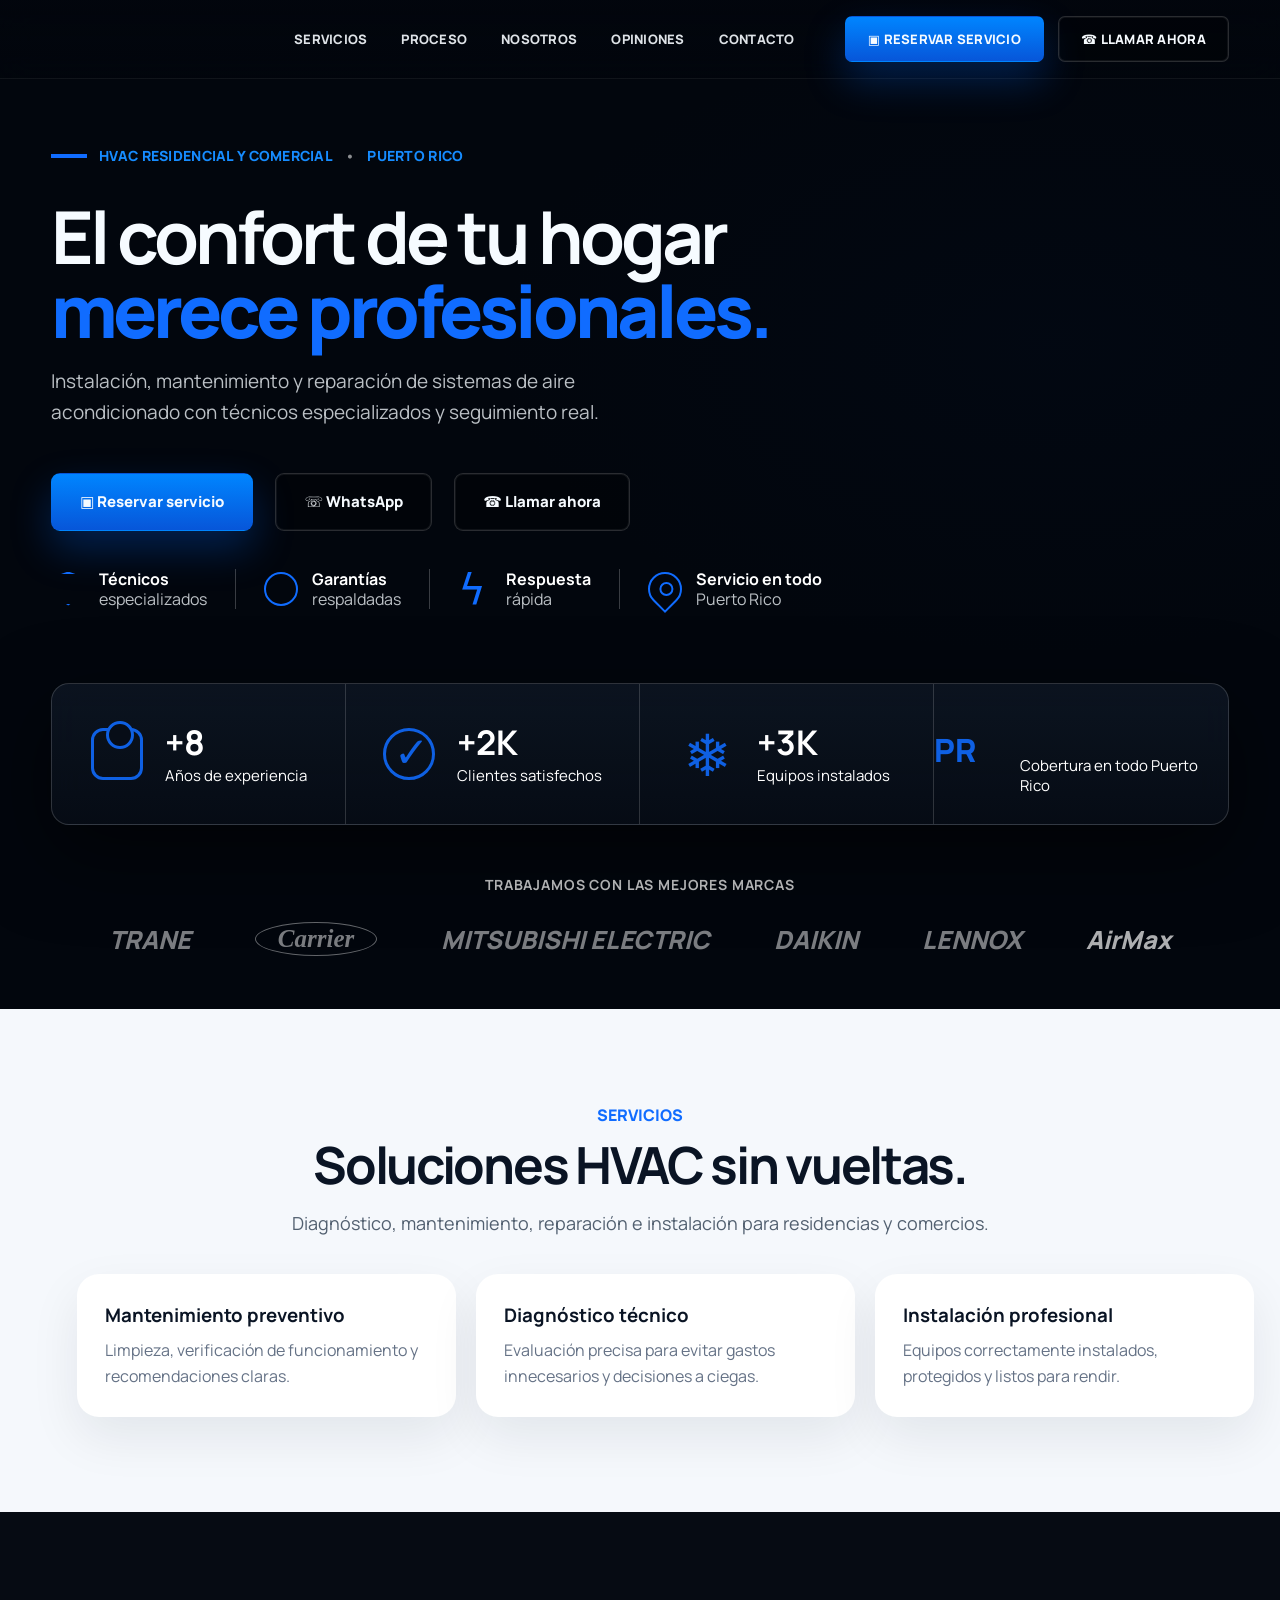
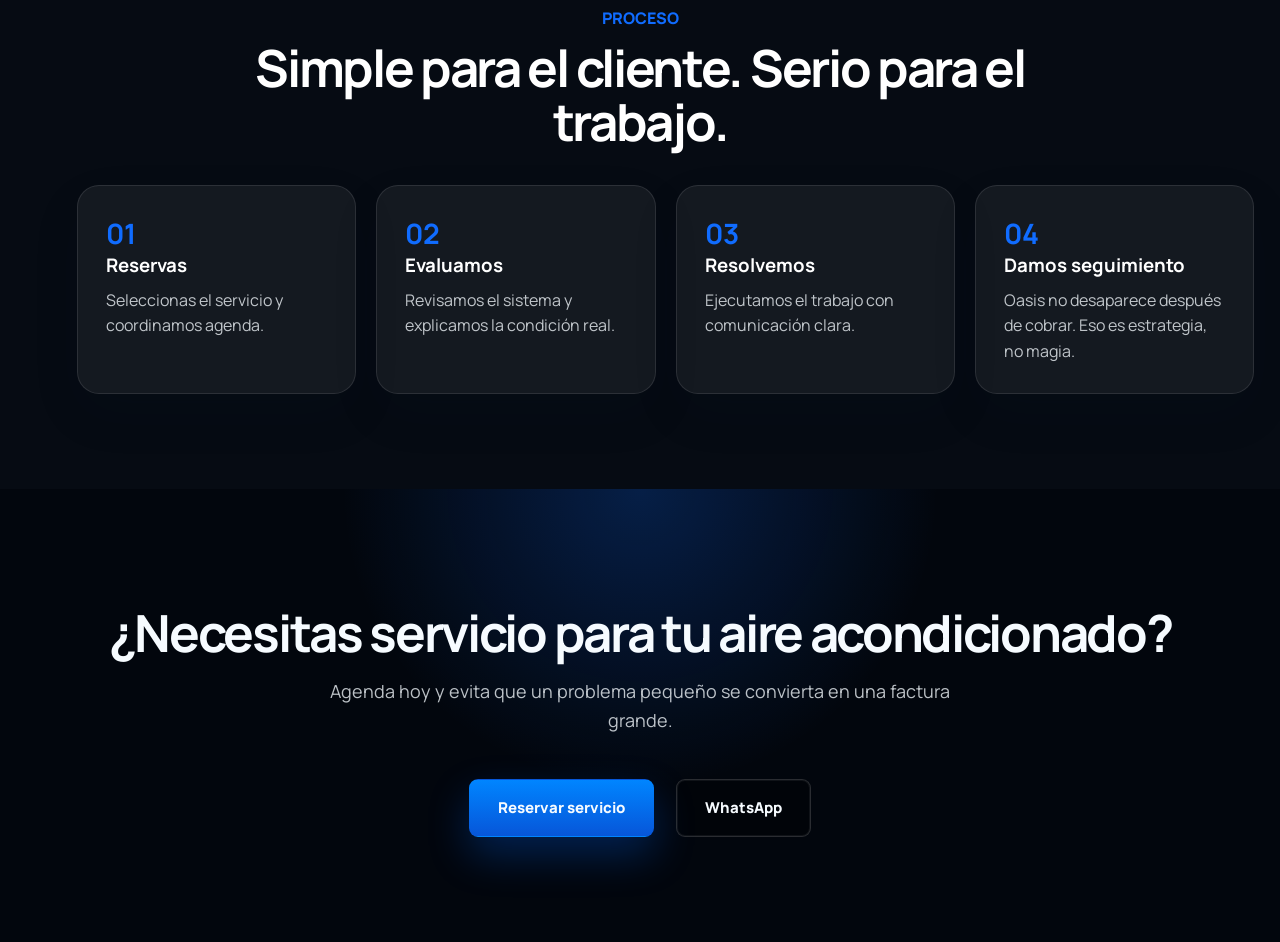
==== index.html @ 5ee48e4f "Add files via upload" ====
<!doctype html>
<html lang="es">
<head>
  <meta charset="utf-8"/>
  <meta name="viewport" content="width=device-width, initial-scale=1"/>
  <title>Oasis Services PR | HVAC Residencial y Comercial</title>
  <meta name="description" content="Instalación, mantenimiento y reparación de aires acondicionados en Puerto Rico. Servicio HVAC profesional con agenda rápida, garantías y seguimiento real."/>
  <link rel="preconnect" href="https://fonts.googleapis.com">
  <link href="https://fonts.googleapis.com/css2?family=Manrope:wght@400;500;700;800&display=swap" rel="stylesheet">
  <link rel="stylesheet" href="styles.css"/>
</head>
<body>
  <header class="site-header">
    <nav class="nav-shell" aria-label="Navegación principal">
      <a href="#servicios">Servicios</a>
      <a href="#proceso">Proceso</a>
      <a href="#nosotros">Nosotros</a>
      <a href="#opiniones">Opiniones</a>
      <a href="#contacto">Contacto</a>
      <div class="nav-actions">
        <a class="btn btn-primary" id="btnStripeHero" href="https://confirmafy.com/oasis-services-pr">▣ Reservar servicio</a>
        <a class="btn btn-outline" href="tel:+17876643079">☎ Llamar ahora</a>
      </div>
    </nav>
  </header>

  <main>
    <section class="hero" id="inicio">
      <div class="hero-bg" aria-hidden="true"></div>
      <div class="hero-overlay" aria-hidden="true"></div>

      <div class="hero-inner">
        <div class="eyebrow"><span></span> HVAC RESIDENCIAL Y COMERCIAL <b>•</b> PUERTO RICO</div>

        <h1>El confort de tu hogar<br><strong>merece profesionales.</strong></h1>

        <p class="lead">Instalación, mantenimiento y reparación de sistemas de aire acondicionado con técnicos especializados y seguimiento real.</p>

        <div class="cta-row">
          <a class="btn btn-primary btn-lg" href="https://confirmafy.com/oasis-services-pr">▣ Reservar servicio</a>
          <a class="btn btn-outline btn-lg" id="waHero" href="#">☏ WhatsApp</a>
          <a class="btn btn-outline btn-lg" href="tel:+17876643079">☎ Llamar ahora</a>
        </div>

        <div class="trust-row" aria-label="Beneficios principales">
          <div class="trust-item"><span class="line-icon shield"></span><p><b>Técnicos</b><br>especializados</p></div>
          <div class="trust-item"><span class="line-icon badge"></span><p><b>Garantías</b><br>respaldadas</p></div>
          <div class="trust-item"><span class="line-icon bolt"></span><p><b>Respuesta</b><br>rápida</p></div>
          <div class="trust-item"><span class="line-icon pin"></span><p><b>Servicio en todo</b><br>Puerto Rico</p></div>
        </div>

        <div class="stats-card" aria-label="Resumen de experiencia">
          <div><span class="stat-icon people"></span><p><strong>+8</strong><br>Años de experiencia</p></div>
          <div><span class="stat-icon check"></span><p><strong>+2K</strong><br>Clientes satisfechos</p></div>
          <div><span class="stat-icon snow"></span><p><strong>+3K</strong><br>Equipos instalados</p></div>
          <div><span class="stat-icon pr"></span><p><strong></strong><br>Cobertura en todo Puerto Rico</p></div>
        </div>

        <div class="brands" aria-label="Marcas trabajadas">
          <p>TRABAJAMOS CON LAS MEJORES MARCAS</p>
          <div class="brand-list">
            <span>TRANE</span>
            <span>Carrier</span>
            <span>MITSUBISHI ELECTRIC</span>
            <span>DAIKIN</span>
            <span>LENNOX</span>
            <span>AirMax</span>
          </div>
        </div>
      </div>
    </section>

    <section class="section" id="servicios">
      <div class="section-head">
        <span>Servicios</span>
        <h2>Soluciones HVAC sin vueltas.</h2>
        <p>Diagnóstico, mantenimiento, reparación e instalación para residencias y comercios.</p>
      </div>
      <div class="cards">
        <article><h3>Mantenimiento preventivo</h3><p>Limpieza, verificación de funcionamiento y recomendaciones claras.</p></article>
        <article><h3>Diagnóstico técnico</h3><p>Evaluación precisa para evitar gastos innecesarios y decisiones a ciegas.</p></article>
        <article><h3>Instalación profesional</h3><p>Equipos correctamente instalados, protegidos y listos para rendir.</p></article>
      </div>
    </section>

    <section class="section section-dark" id="proceso">
      <div class="section-head">
        <span>Proceso</span>
        <h2>Simple para el cliente. Serio para el trabajo.</h2>
      </div>
      <div class="process">
        <div><b>01</b><h3>Reservas</h3><p>Seleccionas el servicio y coordinamos agenda.</p></div>
        <div><b>02</b><h3>Evaluamos</h3><p>Revisamos el sistema y explicamos la condición real.</p></div>
        <div><b>03</b><h3>Resolvemos</h3><p>Ejecutamos el trabajo con comunicación clara.</p></div>
        <div><b>04</b><h3>Damos seguimiento</h3><p>Oasis no desaparece después de cobrar. Eso es estrategia, no magia.</p></div>
      </div>
    </section>

    <section class="final-cta" id="contacto">
      <h2>¿Necesitas servicio para tu aire acondicionado?</h2>
      <p>Agenda hoy y evita que un problema pequeño se convierta en una factura grande.</p>
      <div class="cta-row center">
        <a class="btn btn-primary btn-lg" href="https://confirmafy.com/oasis-services-pr">Reservar servicio</a>
        <a class="btn btn-outline btn-lg" id="waFinal" href="#">WhatsApp</a>
      </div>
    </section>
  </main>

  <script src="script.js"></script>
</body>
</html>
---- styles.css ----
:root{
  --bg:#02060d;
  --panel:#070d17;
  --panel2:rgba(9,15,26,.72);
  --text:#f6fbff;
  --muted:rgba(246,251,255,.76);
  --soft:rgba(246,251,255,.58);
  --line:rgba(255,255,255,.16);
  --blue:#106cff;
  --blue2:#0085ff;
  --shadow:0 28px 80px rgba(0,0,0,.55);
}
*{box-sizing:border-box}
html{scroll-behavior:smooth}
body{margin:0;font-family:Manrope,system-ui,-apple-system,Segoe UI,sans-serif;background:var(--bg);color:var(--text)}
a{text-decoration:none;color:inherit}
.site-header{position:fixed;top:0;left:0;right:0;z-index:50;background:linear-gradient(180deg,rgba(2,6,13,.9),rgba(2,6,13,.62));border-bottom:1px solid rgba(255,255,255,.06);backdrop-filter:blur(18px)}
.nav-shell{width:min(1340px,92vw);height:78px;margin:auto;display:flex;align-items:center;justify-content:flex-end;gap:34px;text-transform:uppercase;font-size:13px;font-weight:800;letter-spacing:.02em}
.nav-shell>a{opacity:.9}.nav-shell>a:hover{color:#fff}.nav-actions{display:flex;gap:14px;margin-left:16px}.btn{display:inline-flex;align-items:center;justify-content:center;gap:10px;border-radius:7px;padding:13px 22px;font-weight:800;border:1px solid var(--line);transition:.2s ease;white-space:nowrap}.btn:hover{transform:translateY(-2px)}.btn-primary{border-color:transparent;background:linear-gradient(180deg,var(--blue2),#0756d9);box-shadow:0 18px 40px rgba(0,104,255,.28)}.btn-outline{background:rgba(0,0,0,.25);box-shadow:inset 0 0 0 1px rgba(255,255,255,.06)}.btn-lg{min-height:58px;border-radius:9px;font-size:15px;padding:0 28px}
.hero{min-height:100svh;position:relative;overflow:hidden;padding-top:78px}.hero-bg{position:absolute;inset:0;background:url('assets/hero-premium-bg.jpg') right center/cover no-repeat;transform:scale(1.01)}.hero-overlay{position:absolute;inset:0;background:radial-gradient(800px 450px at 82% 34%,rgba(2,28,72,.08),transparent 70%),linear-gradient(90deg,#02060d 0%,rgba(2,6,13,.98) 25%,rgba(2,6,13,.78) 46%,rgba(2,6,13,.25) 72%,rgba(2,6,13,.54) 100%),linear-gradient(180deg,rgba(2,6,13,.08),#02060d 98%)}
.hero-inner{position:relative;z-index:2;width:min(1340px,92vw);margin:auto;padding:68px 0 52px}.eyebrow{display:flex;align-items:center;gap:12px;color:#168cff;font-size:14px;font-weight:800;letter-spacing:.02em;text-transform:uppercase}.eyebrow span{width:36px;height:4px;background:var(--blue);display:inline-block}.eyebrow b{color:rgba(255,255,255,.55)}
h1{margin:34px 0 18px;font-size:clamp(42px,5.7vw,78px);letter-spacing:-.055em;line-height:1.02;max-width:760px}h1 strong{color:var(--blue);font-weight:800}.lead{max-width:570px;margin:0;color:var(--muted);font-size:19px;line-height:1.65}.cta-row{display:flex;gap:22px;flex-wrap:wrap;margin-top:44px}.cta-row.center{justify-content:center}.trust-row{display:grid;grid-template-columns:repeat(4,max-content);gap:0;margin-top:38px;max-width:780px}.trust-item{display:flex;align-items:center;gap:14px;padding:0 28px;border-right:1px solid rgba(255,255,255,.22)}.trust-item:first-child{padding-left:0}.trust-item:last-child{border-right:0}.trust-item p{margin:0;color:var(--muted);line-height:1.25}.trust-item b{color:#fff}.line-icon,.stat-icon{display:inline-block;color:var(--blue);position:relative;flex:0 0 auto}.line-icon{width:34px;height:34px;border:2px solid currentColor}.shield{clip-path:polygon(50% 0,92% 15%,82% 78%,50% 100%,18% 78%,8% 15%)}.badge{border-radius:50%}.bolt{border:0}.bolt:before{content:'ϟ';font-size:42px;line-height:34px}.pin{border-radius:50% 50% 50% 0;transform:rotate(-45deg)}.pin:after{content:'';position:absolute;width:10px;height:10px;border-radius:50%;border:2px solid currentColor;left:9px;top:9px}
.stats-card{margin-top:74px;width:100%;display:grid;grid-template-columns:repeat(4,1fr);border:1px solid rgba(255,255,255,.16);border-radius:18px;background:linear-gradient(180deg,rgba(13,22,35,.86),rgba(8,14,24,.72));box-shadow:var(--shadow);backdrop-filter:blur(16px);overflow:hidden}.stats-card>div{min-height:140px;display:flex;align-items:center;justify-content:center;gap:22px;border-right:1px solid rgba(255,255,255,.16)}.stats-card>div:last-child{border-right:0}.stats-card p{margin:0;color:#fff;font-size:15px;line-height:1.35}.stats-card strong{font-size:34px;color:#fff}.stat-icon{width:52px;height:52px;border:3px solid var(--blue);opacity:.88}.people{border-radius:12px}.people:before{content:'';position:absolute;width:22px;height:22px;border:3px solid currentColor;border-radius:50%;left:12px;top:-10px;background:var(--panel)}.check{border-radius:50%}.check:after{content:'✓';position:absolute;font-size:42px;left:8px;top:-9px}.snow{border:0}.snow:before{content:'❄';font-size:58px;line-height:52px}.pr{border:0;width:64px}.pr:before{content:'PR';font-weight:900;font-size:32px;color:var(--blue)}.brands{text-align:center;margin-top:50px}.brands p{font-size:14px;letter-spacing:.06em;color:rgba(255,255,255,.78);font-weight:700}.brand-list{display:flex;align-items:center;justify-content:center;gap:64px;flex-wrap:wrap;margin-top:28px}.brand-list span{font-size:25px;font-weight:900;font-style:italic;color:rgba(255,255,255,.48);filter:grayscale(1)}.brand-list span:nth-child(2){font-family:Georgia,serif;border:1px solid rgba(255,255,255,.38);border-radius:50%;padding:2px 22px;font-weight:600}.brand-list span:last-child{color:rgba(255,255,255,.68)}
.section{padding:95px 6vw;background:#f5f8fc;color:#0a1424}.section-dark{background:#060b13;color:#fff}.section-head{max-width:780px;margin:0 auto 36px;text-align:center}.section-head span{color:var(--blue);font-weight:900;text-transform:uppercase}.section-head h2,.final-cta h2{font-size:clamp(32px,4vw,54px);line-height:1.05;letter-spacing:-.045em;margin:12px 0}.section-head p,.final-cta p{color:#526070;font-size:18px;line-height:1.6}.section-dark .section-head p{color:var(--muted)}.cards,.process{width:min(1180px,92vw);margin:auto;display:grid;grid-template-columns:repeat(3,1fr);gap:20px}.cards article,.process div{border-radius:22px;padding:28px;background:#fff;box-shadow:0 20px 50px rgba(10,20,36,.08)}.cards h3,.process h3{margin:0 0 10px}.cards p,.process p{margin:0;color:#657286;line-height:1.6}.process{grid-template-columns:repeat(4,1fr)}.process div{background:rgba(255,255,255,.06);border:1px solid rgba(255,255,255,.1)}.process b{color:var(--blue);font-size:28px}.process p{color:var(--muted)}.final-cta{padding:105px 6vw;text-align:center;background:radial-gradient(circle at 50% 0,rgba(16,108,255,.24),transparent 38%),#02060d}.final-cta p{color:var(--muted);margin-inline:auto;max-width:680px}
@media(max-width:1000px){.nav-shell{justify-content:center;height:auto;padding:18px 0;gap:16px}.nav-shell>a{display:none}.nav-actions{margin:0}.hero{padding-top:76px}.hero-inner{padding-top:42px}.trust-row{grid-template-columns:repeat(2,1fr);gap:20px}.trust-item{border:0;padding:0}.stats-card{grid-template-columns:repeat(2,1fr)}.stats-card>div:nth-child(2){border-right:0}.stats-card>div{min-height:120px}.cards,.process{grid-template-columns:1fr 1fr}.brand-list{gap:28px}}
@media(max-width:640px){.nav-actions .btn-outline{display:none}.btn-lg{width:100%}.cta-row{gap:12px}.hero-overlay{background:linear-gradient(90deg,#02060d 0%,rgba(2,6,13,.92) 70%,rgba(2,6,13,.65) 100%),linear-gradient(180deg,rgba(2,6,13,.1),#02060d 100%)}.lead{font-size:16px}.trust-row,.stats-card,.cards,.process{grid-template-columns:1fr}.stats-card>div{border-right:0;border-bottom:1px solid rgba(255,255,255,.12)}.stats-card>div:last-child{border-bottom:0}.brand-list span{font-size:20px}.section,.final-cta{padding:70px 5vw}}
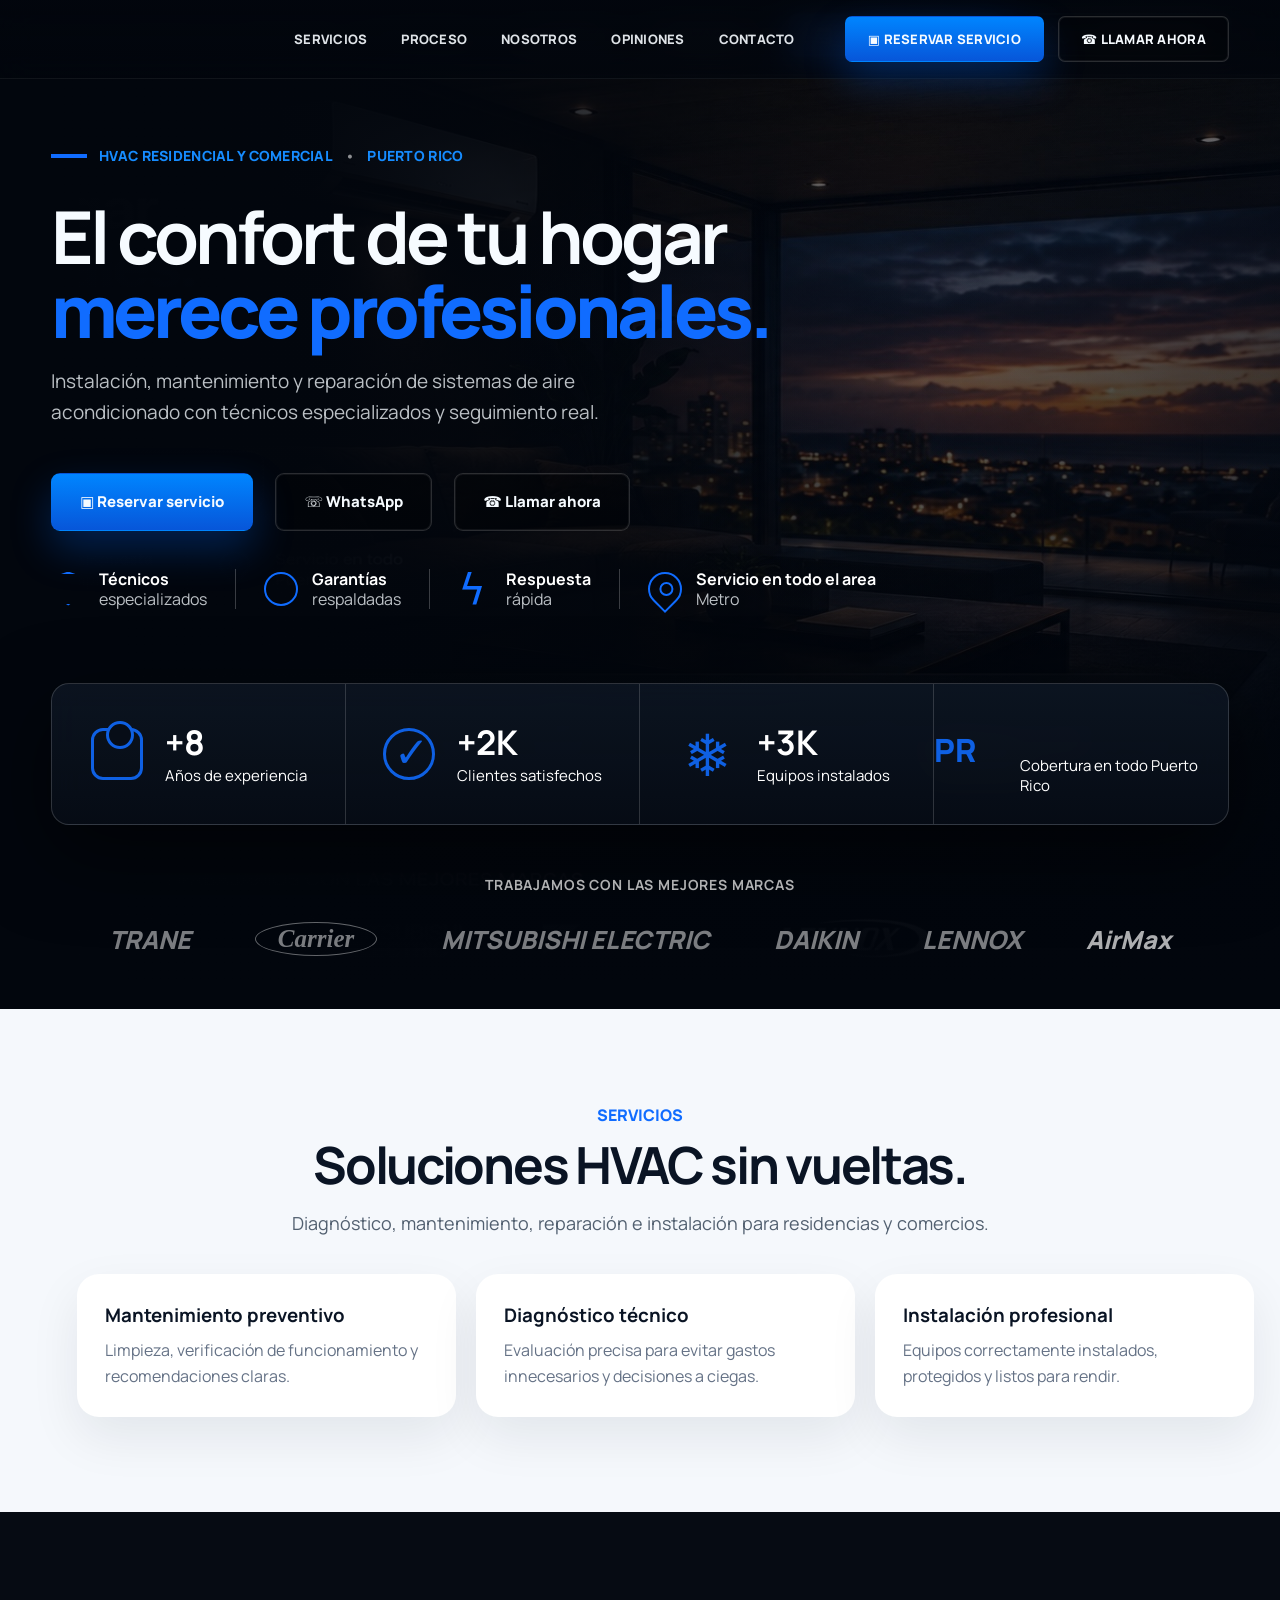
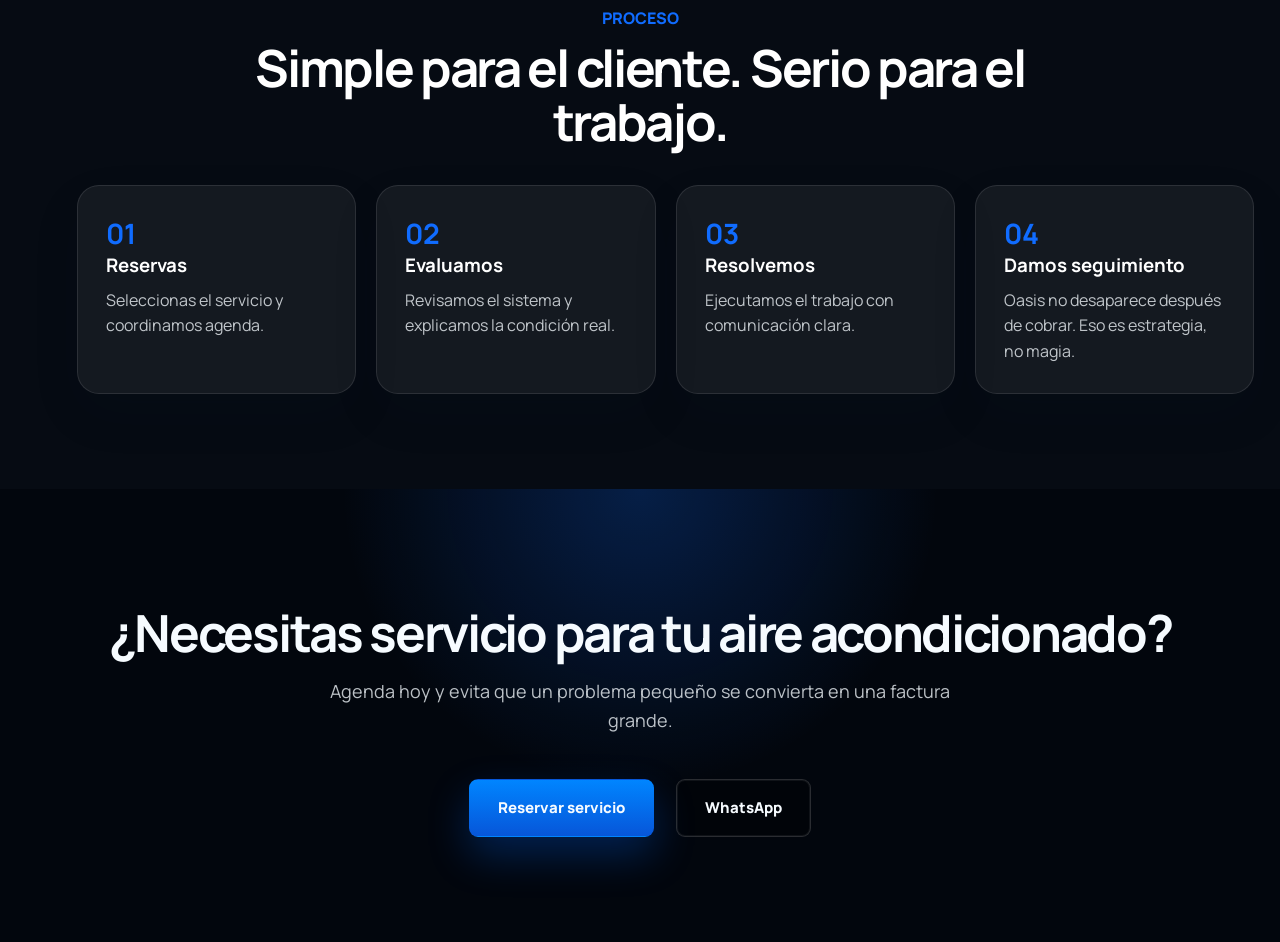
==== commit 80942b26: "Update index.html" ====
--- a/index.html
+++ b/index.html
@@ -46,7 +46,7 @@
           <div class="trust-item"><span class="line-icon shield"></span><p><b>Técnicos</b><br>especializados</p></div>
           <div class="trust-item"><span class="line-icon badge"></span><p><b>Garantías</b><br>respaldadas</p></div>
           <div class="trust-item"><span class="line-icon bolt"></span><p><b>Respuesta</b><br>rápida</p></div>
-          <div class="trust-item"><span class="line-icon pin"></span><p><b>Servicio en todo</b><br>Puerto Rico</p></div>
+          <div class="trust-item"><span class="line-icon pin"></span><p><b>Servicio en todo el area</b><br>Metro</p></div>
         </div>
 
         <div class="stats-card" aria-label="Resumen de experiencia">
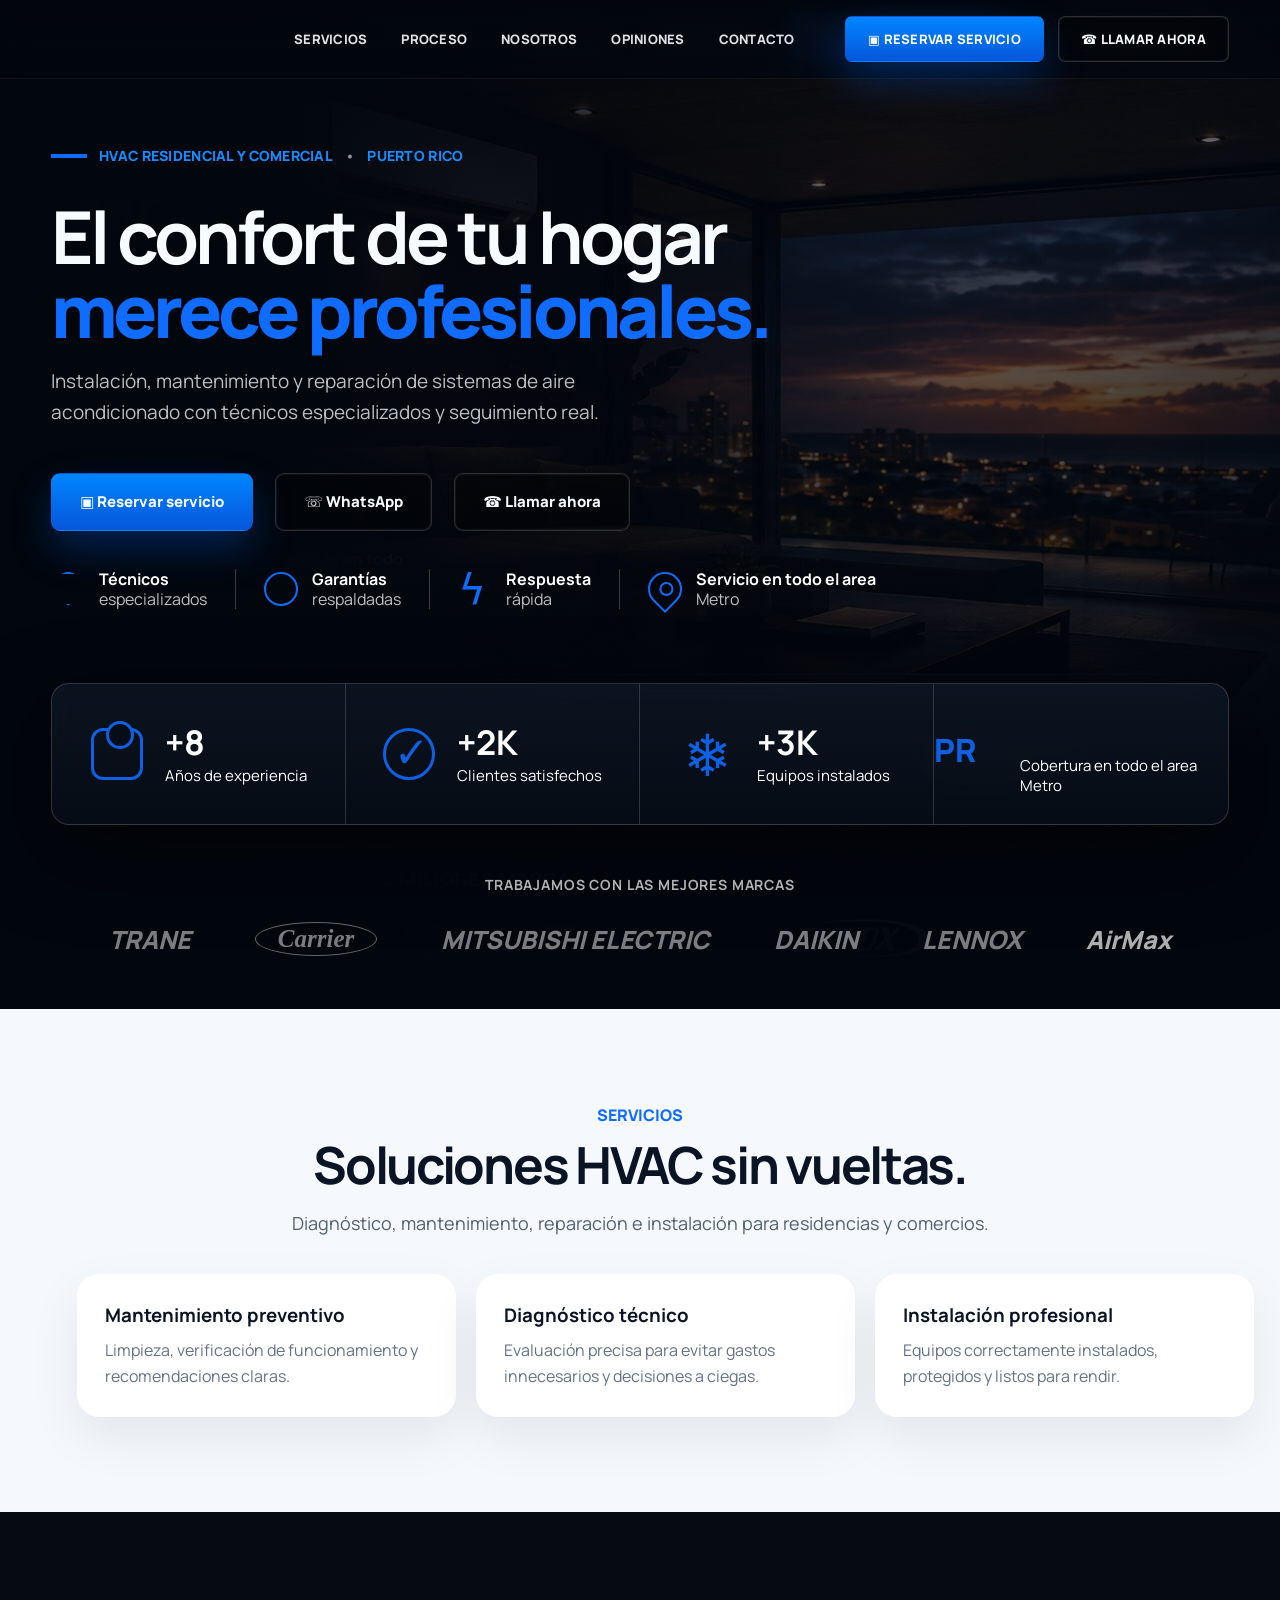
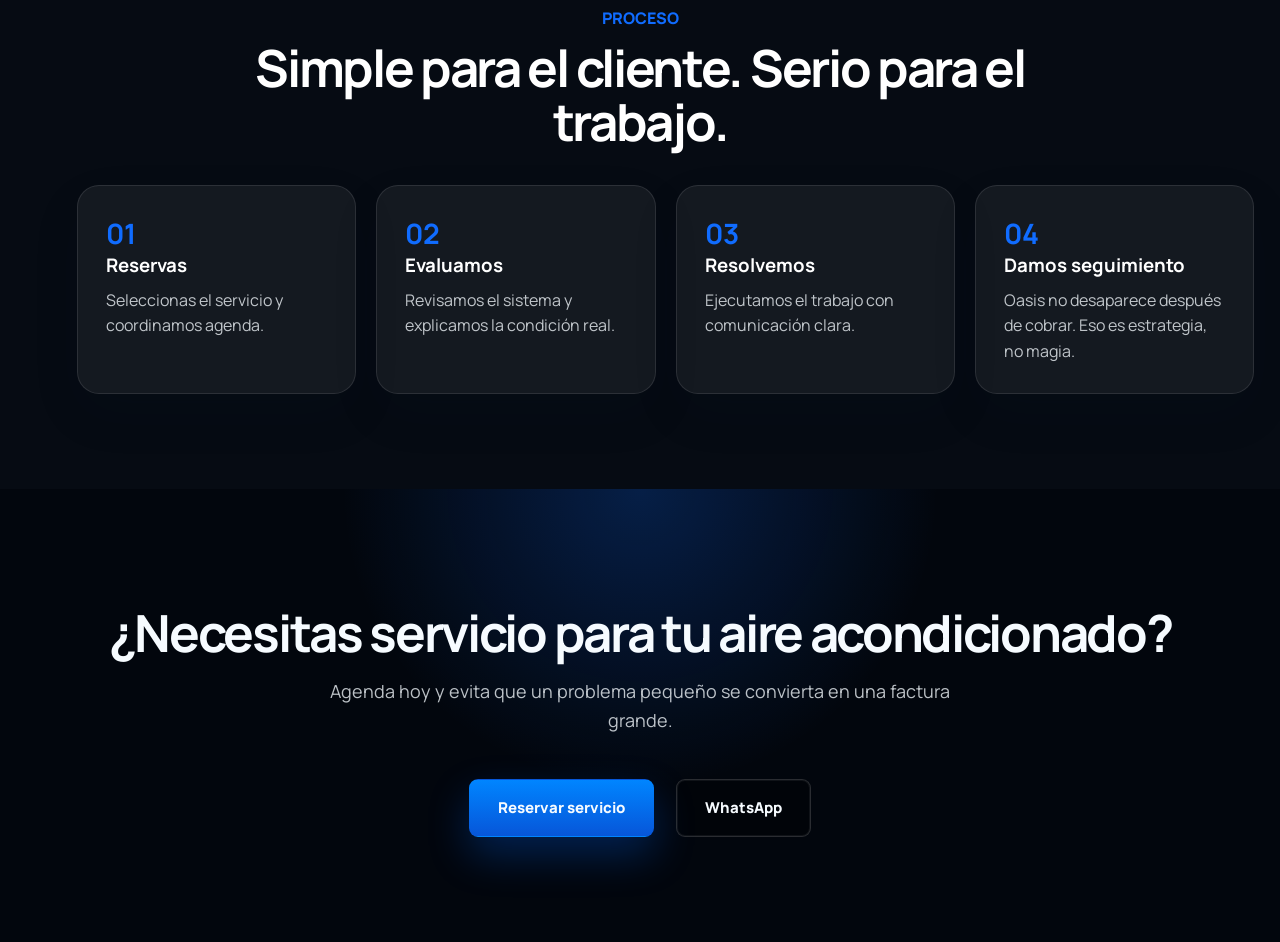
==== commit c3c7d72c: "Update index.html" ====
--- a/index.html
+++ b/index.html
@@ -53,7 +53,7 @@
           <div><span class="stat-icon people"></span><p><strong>+8</strong><br>Años de experiencia</p></div>
           <div><span class="stat-icon check"></span><p><strong>+2K</strong><br>Clientes satisfechos</p></div>
           <div><span class="stat-icon snow"></span><p><strong>+3K</strong><br>Equipos instalados</p></div>
-          <div><span class="stat-icon pr"></span><p><strong></strong><br>Cobertura en todo Puerto Rico</p></div>
+          <div><span class="stat-icon pr"></span><p><strong></strong><br>Cobertura en todo el area Metro</p></div>
         </div>
 
         <div class="brands" aria-label="Marcas trabajadas">
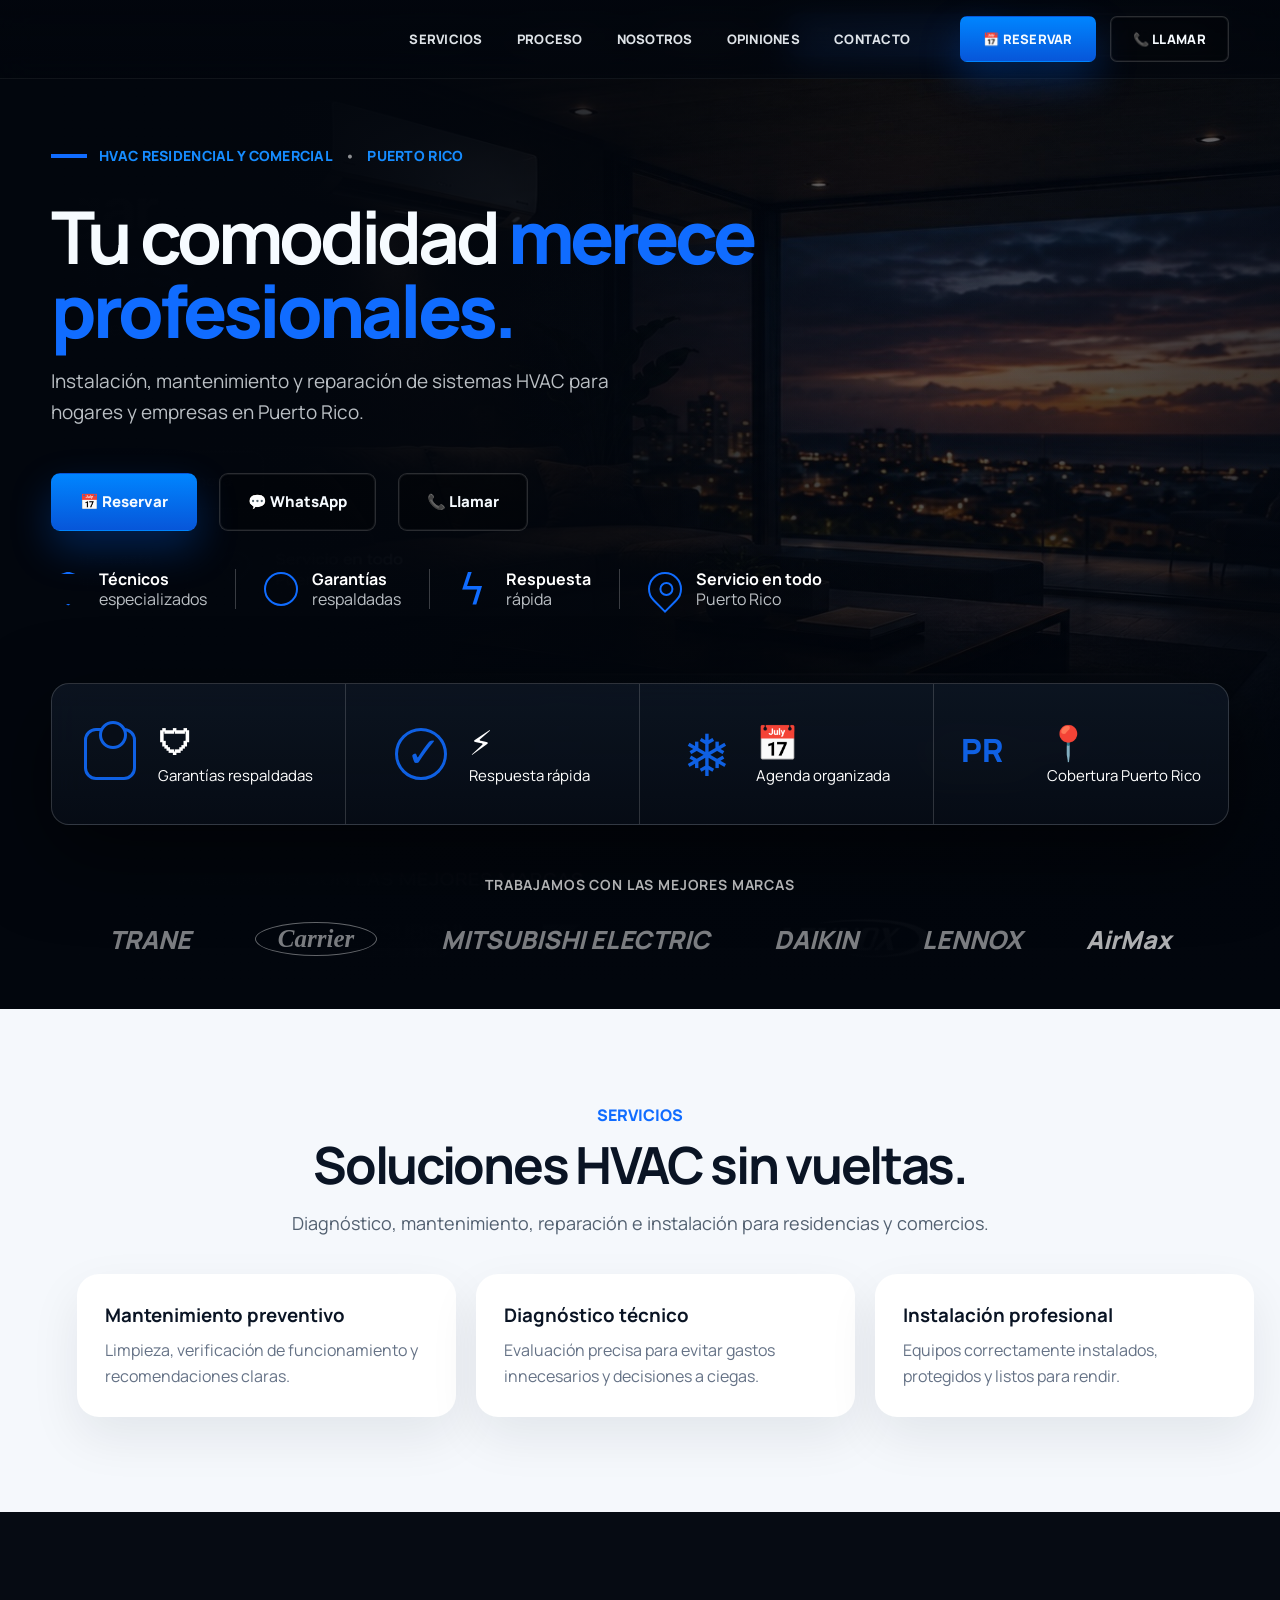
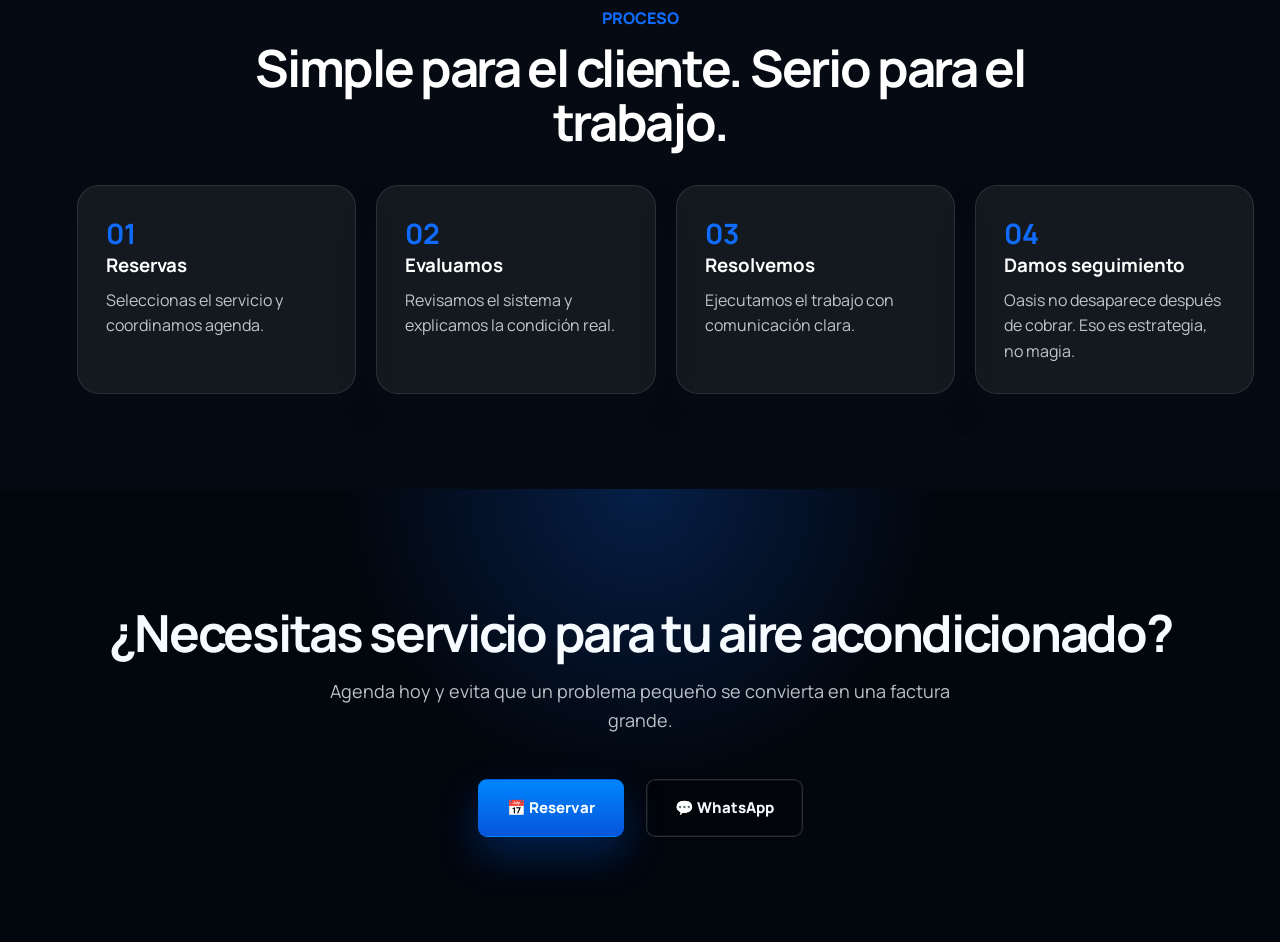
==== commit 498cc3e8: "Add files via upload" ====
--- a/index.html
+++ b/index.html
@@ -1,111 +1,104 @@
-<!doctype html>
+<!DOCTYPE html>
+
 <html lang="es">
 <head>
-  <meta charset="utf-8"/>
-  <meta name="viewport" content="width=device-width, initial-scale=1"/>
-  <title>Oasis Services PR | HVAC Residencial y Comercial</title>
-  <meta name="description" content="Instalación, mantenimiento y reparación de aires acondicionados en Puerto Rico. Servicio HVAC profesional con agenda rápida, garantías y seguimiento real."/>
-  <link rel="preconnect" href="https://fonts.googleapis.com">
-  <link href="https://fonts.googleapis.com/css2?family=Manrope:wght@400;500;700;800&display=swap" rel="stylesheet">
-  <link rel="stylesheet" href="styles.css"/>
-</head>
+<meta charset="utf-8"/>
+<meta content="width=device-width, initial-scale=1" name="viewport"/>
+<title>Oasis Services PR | HVAC Residencial y Comercial</title>
+<meta content="Instalación, mantenimiento y reparación de aires acondicionados en Puerto Rico. Servicio HVAC profesional con agenda rápida, garantías y seguimiento real." name="description"/>
+<link href="https://fonts.googleapis.com" rel="preconnect"/>
+<link href="https://fonts.googleapis.com/css2?family=Manrope:wght@400;500;700;800&amp;display=swap" rel="stylesheet"/>
+<link href="styles.css" rel="stylesheet">
+</link></head>
 <body>
-  <header class="site-header">
-    <nav class="nav-shell" aria-label="Navegación principal">
-      <a href="#servicios">Servicios</a>
-      <a href="#proceso">Proceso</a>
-      <a href="#nosotros">Nosotros</a>
-      <a href="#opiniones">Opiniones</a>
-      <a href="#contacto">Contacto</a>
-      <div class="nav-actions">
-        <a class="btn btn-primary" id="btnStripeHero" href="https://confirmafy.com/oasis-services-pr">▣ Reservar servicio</a>
-        <a class="btn btn-outline" href="tel:+17876643079">☎ Llamar ahora</a>
-      </div>
-    </nav>
-  </header>
-
-  <main>
-    <section class="hero" id="inicio">
-      <div class="hero-bg" aria-hidden="true"></div>
-      <div class="hero-overlay" aria-hidden="true"></div>
-
-      <div class="hero-inner">
-        <div class="eyebrow"><span></span> HVAC RESIDENCIAL Y COMERCIAL <b>•</b> PUERTO RICO</div>
-
-        <h1>El confort de tu hogar<br><strong>merece profesionales.</strong></h1>
-
-        <p class="lead">Instalación, mantenimiento y reparación de sistemas de aire acondicionado con técnicos especializados y seguimiento real.</p>
-
-        <div class="cta-row">
-          <a class="btn btn-primary btn-lg" href="https://confirmafy.com/oasis-services-pr">▣ Reservar servicio</a>
-          <a class="btn btn-outline btn-lg" id="waHero" href="#">☏ WhatsApp</a>
-          <a class="btn btn-outline btn-lg" href="tel:+17876643079">☎ Llamar ahora</a>
-        </div>
-
-        <div class="trust-row" aria-label="Beneficios principales">
-          <div class="trust-item"><span class="line-icon shield"></span><p><b>Técnicos</b><br>especializados</p></div>
-          <div class="trust-item"><span class="line-icon badge"></span><p><b>Garantías</b><br>respaldadas</p></div>
-          <div class="trust-item"><span class="line-icon bolt"></span><p><b>Respuesta</b><br>rápida</p></div>
-          <div class="trust-item"><span class="line-icon pin"></span><p><b>Servicio en todo el area</b><br>Metro</p></div>
-        </div>
-
-        <div class="stats-card" aria-label="Resumen de experiencia">
-          <div><span class="stat-icon people"></span><p><strong>+8</strong><br>Años de experiencia</p></div>
-          <div><span class="stat-icon check"></span><p><strong>+2K</strong><br>Clientes satisfechos</p></div>
-          <div><span class="stat-icon snow"></span><p><strong>+3K</strong><br>Equipos instalados</p></div>
-          <div><span class="stat-icon pr"></span><p><strong></strong><br>Cobertura en todo el area Metro</p></div>
-        </div>
-
-        <div class="brands" aria-label="Marcas trabajadas">
-          <p>TRABAJAMOS CON LAS MEJORES MARCAS</p>
-          <div class="brand-list">
-            <span>TRANE</span>
-            <span>Carrier</span>
-            <span>MITSUBISHI ELECTRIC</span>
-            <span>DAIKIN</span>
-            <span>LENNOX</span>
-            <span>AirMax</span>
-          </div>
-        </div>
-      </div>
-    </section>
-
-    <section class="section" id="servicios">
-      <div class="section-head">
-        <span>Servicios</span>
-        <h2>Soluciones HVAC sin vueltas.</h2>
-        <p>Diagnóstico, mantenimiento, reparación e instalación para residencias y comercios.</p>
-      </div>
-      <div class="cards">
-        <article><h3>Mantenimiento preventivo</h3><p>Limpieza, verificación de funcionamiento y recomendaciones claras.</p></article>
-        <article><h3>Diagnóstico técnico</h3><p>Evaluación precisa para evitar gastos innecesarios y decisiones a ciegas.</p></article>
-        <article><h3>Instalación profesional</h3><p>Equipos correctamente instalados, protegidos y listos para rendir.</p></article>
-      </div>
-    </section>
-
-    <section class="section section-dark" id="proceso">
-      <div class="section-head">
-        <span>Proceso</span>
-        <h2>Simple para el cliente. Serio para el trabajo.</h2>
-      </div>
-      <div class="process">
-        <div><b>01</b><h3>Reservas</h3><p>Seleccionas el servicio y coordinamos agenda.</p></div>
-        <div><b>02</b><h3>Evaluamos</h3><p>Revisamos el sistema y explicamos la condición real.</p></div>
-        <div><b>03</b><h3>Resolvemos</h3><p>Ejecutamos el trabajo con comunicación clara.</p></div>
-        <div><b>04</b><h3>Damos seguimiento</h3><p>Oasis no desaparece después de cobrar. Eso es estrategia, no magia.</p></div>
-      </div>
-    </section>
-
-    <section class="final-cta" id="contacto">
-      <h2>¿Necesitas servicio para tu aire acondicionado?</h2>
-      <p>Agenda hoy y evita que un problema pequeño se convierta en una factura grande.</p>
-      <div class="cta-row center">
-        <a class="btn btn-primary btn-lg" href="https://confirmafy.com/oasis-services-pr">Reservar servicio</a>
-        <a class="btn btn-outline btn-lg" id="waFinal" href="#">WhatsApp</a>
-      </div>
-    </section>
-  </main>
-
-  <script src="script.js"></script>
+<header class="site-header">
+<nav aria-label="Navegación principal" class="nav-shell">
+<a href="#servicios">Servicios</a>
+<a href="#proceso">Proceso</a>
+<a href="#nosotros">Nosotros</a>
+<a href="#opiniones">Opiniones</a>
+<a href="#contacto">Contacto</a>
+<div class="nav-actions">
+<a class="btn btn-primary" href="https://confirmafy.com/oasis-services-pr" id="btnStripeHero">📅 Reservar</a>
+<a class="btn btn-outline" href="tel:+17876643079">📞 Llamar</a>
+</div>
+</nav>
+</header>
+<main>
+<section class="hero" id="inicio">
+<div aria-hidden="true" class="hero-bg"></div>
+<div aria-hidden="true" class="hero-overlay"></div>
+<div class="hero-inner">
+<div class="eyebrow"><span></span> HVAC RESIDENCIAL Y COMERCIAL <b>•</b> PUERTO RICO</div>
+<h1>Tu comodidad <strong>merece profesionales.</strong></h1>
+<p class="lead">Instalación, mantenimiento y reparación de sistemas HVAC para hogares y empresas en Puerto Rico.</p>
+<div class="cta-row">
+<a class="btn btn-primary btn-lg" href="https://confirmafy.com/oasis-services-pr">📅 Reservar</a>
+<a class="btn btn-outline btn-lg" href="#" id="waHero">💬 WhatsApp</a>
+<a class="btn btn-outline btn-lg" href="tel:+17876643079">📞 Llamar</a>
+</div>
+<div aria-label="Beneficios principales" class="trust-row">
+<div class="trust-item"><span class="line-icon shield"></span><p><b>Técnicos</b><br/>especializados</p></div>
+<div class="trust-item"><span class="line-icon badge"></span><p><b>Garantías</b><br/>respaldadas</p></div>
+<div class="trust-item"><span class="line-icon bolt"></span><p><b>Respuesta</b><br/>rápida</p></div>
+<div class="trust-item"><span class="line-icon pin"></span><p><b>Servicio en todo</b><br/>Puerto Rico</p></div>
+</div>
+<div aria-label="Resumen de experiencia" class="stats-card">
+<div><span class="stat-icon people"></span><p><strong>🛡</strong><br/>Garantías
+respaldadas</p></div>
+<div><span class="stat-icon check"></span><p><strong>⚡</strong><br/>Respuesta
+rápida</p></div>
+<div><span class="stat-icon snow"></span><p><strong>📅</strong><br/>Agenda
+organizada</p></div>
+<div><span class="stat-icon pr"></span><p><strong>📍</strong><br/>Cobertura
+Puerto Rico</p></div>
+</div>
+<div aria-label="Marcas trabajadas" class="brands">
+<p>TRABAJAMOS CON LAS MEJORES MARCAS</p>
+<div class="brand-list">
+<span>TRANE</span>
+<span>Carrier</span>
+<span>MITSUBISHI ELECTRIC</span>
+<span>DAIKIN</span>
+<span>LENNOX</span>
+<span>AirMax</span>
+</div>
+</div>
+</div>
+</section>
+<section class="section" id="servicios">
+<div class="section-head">
+<span>Servicios</span>
+<h2>Soluciones HVAC sin vueltas.</h2>
+<p>Diagnóstico, mantenimiento, reparación e instalación para residencias y comercios.</p>
+</div>
+<div class="cards">
+<article><h3>Mantenimiento preventivo</h3><p>Limpieza, verificación de funcionamiento y recomendaciones claras.</p></article>
+<article><h3>Diagnóstico técnico</h3><p>Evaluación precisa para evitar gastos innecesarios y decisiones a ciegas.</p></article>
+<article><h3>Instalación profesional</h3><p>Equipos correctamente instalados, protegidos y listos para rendir.</p></article>
+</div>
+</section>
+<section class="section section-dark" id="proceso">
+<div class="section-head">
+<span>Proceso</span>
+<h2>Simple para el cliente. Serio para el trabajo.</h2>
+</div>
+<div class="process">
+<div><b>01</b><h3>Reservas</h3><p>Seleccionas el servicio y coordinamos agenda.</p></div>
+<div><b>02</b><h3>Evaluamos</h3><p>Revisamos el sistema y explicamos la condición real.</p></div>
+<div><b>03</b><h3>Resolvemos</h3><p>Ejecutamos el trabajo con comunicación clara.</p></div>
+<div><b>04</b><h3>Damos seguimiento</h3><p>Oasis no desaparece después de cobrar. Eso es estrategia, no magia.</p></div>
+</div>
+</section>
+<section class="final-cta" id="contacto">
+<h2>¿Necesitas servicio para tu aire acondicionado?</h2>
+<p>Agenda hoy y evita que un problema pequeño se convierta en una factura grande.</p>
+<div class="cta-row center">
+<a class="btn btn-primary btn-lg" href="https://confirmafy.com/oasis-services-pr">📅 Reservar</a>
+<a class="btn btn-outline btn-lg" href="#" id="waFinal">💬 WhatsApp</a>
+</div>
+</section>
+</main>
+<script src="script.js"></script>
 </body>
 </html>
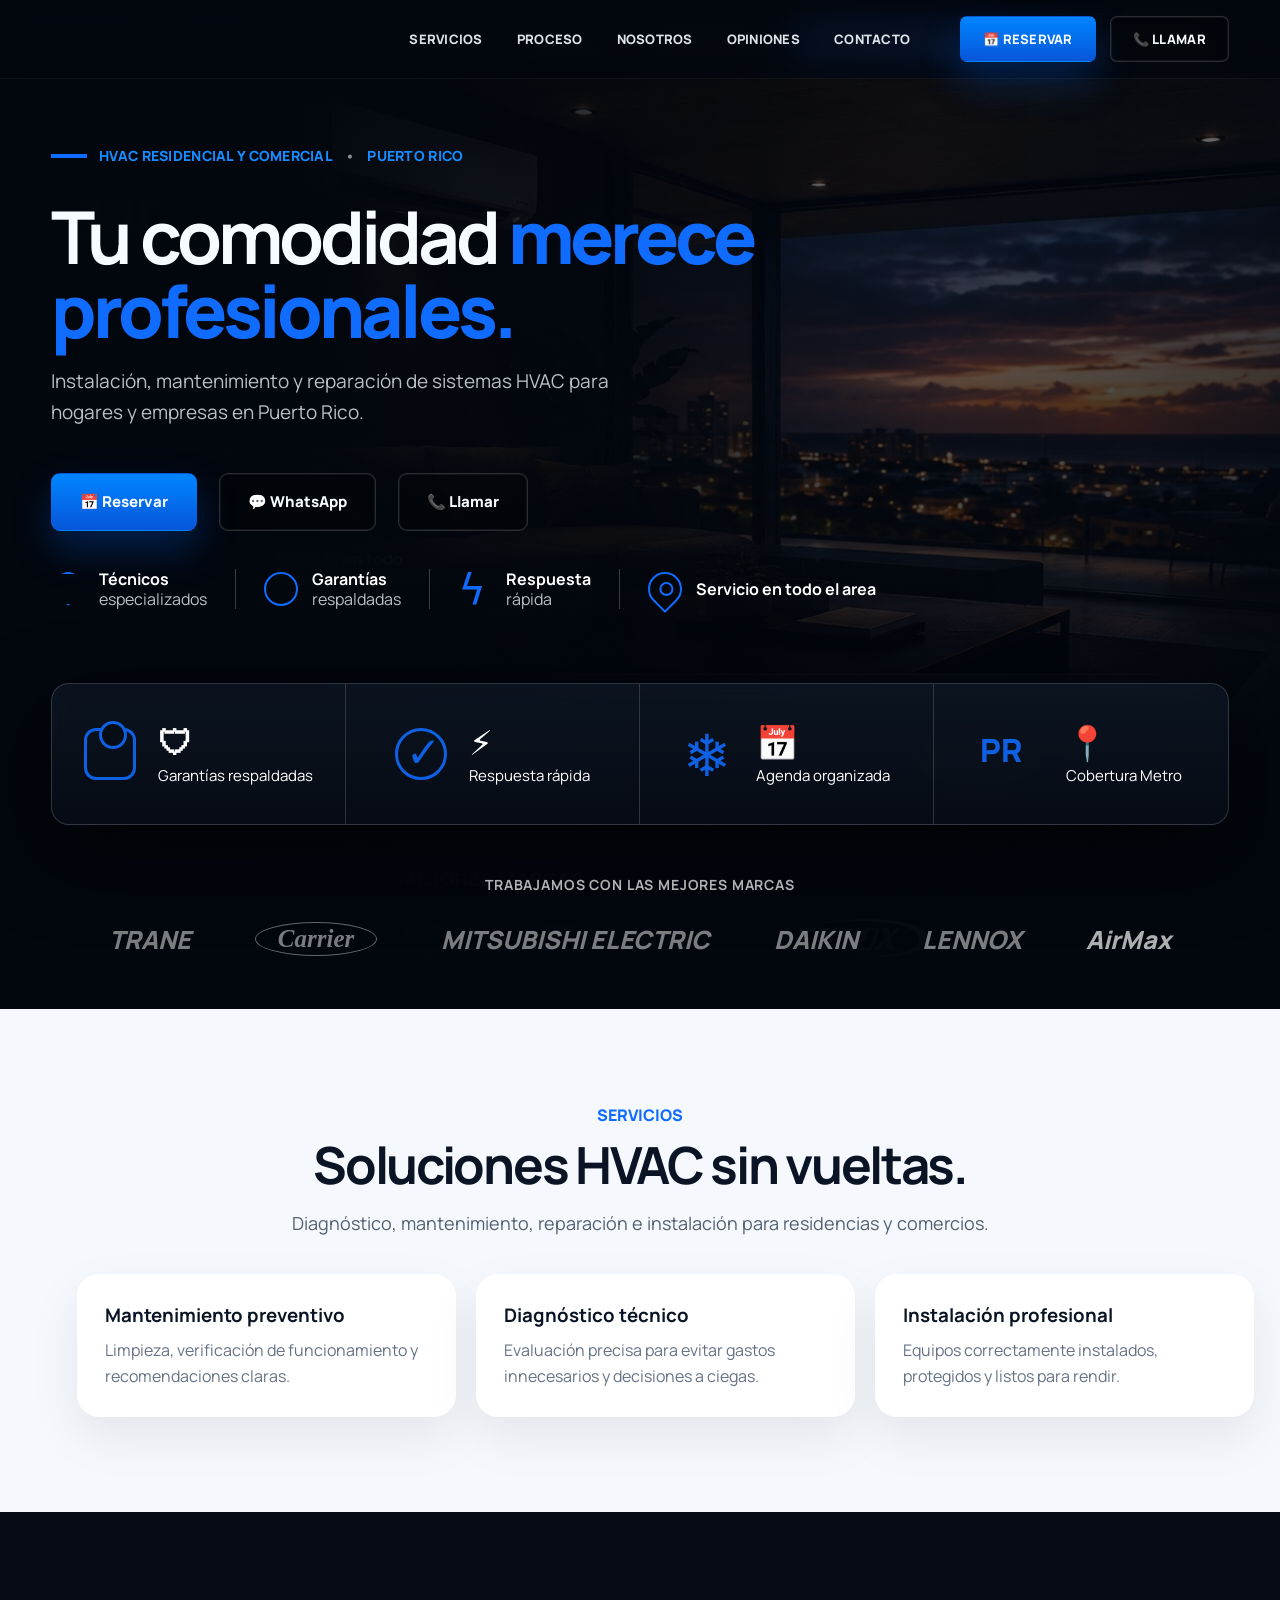
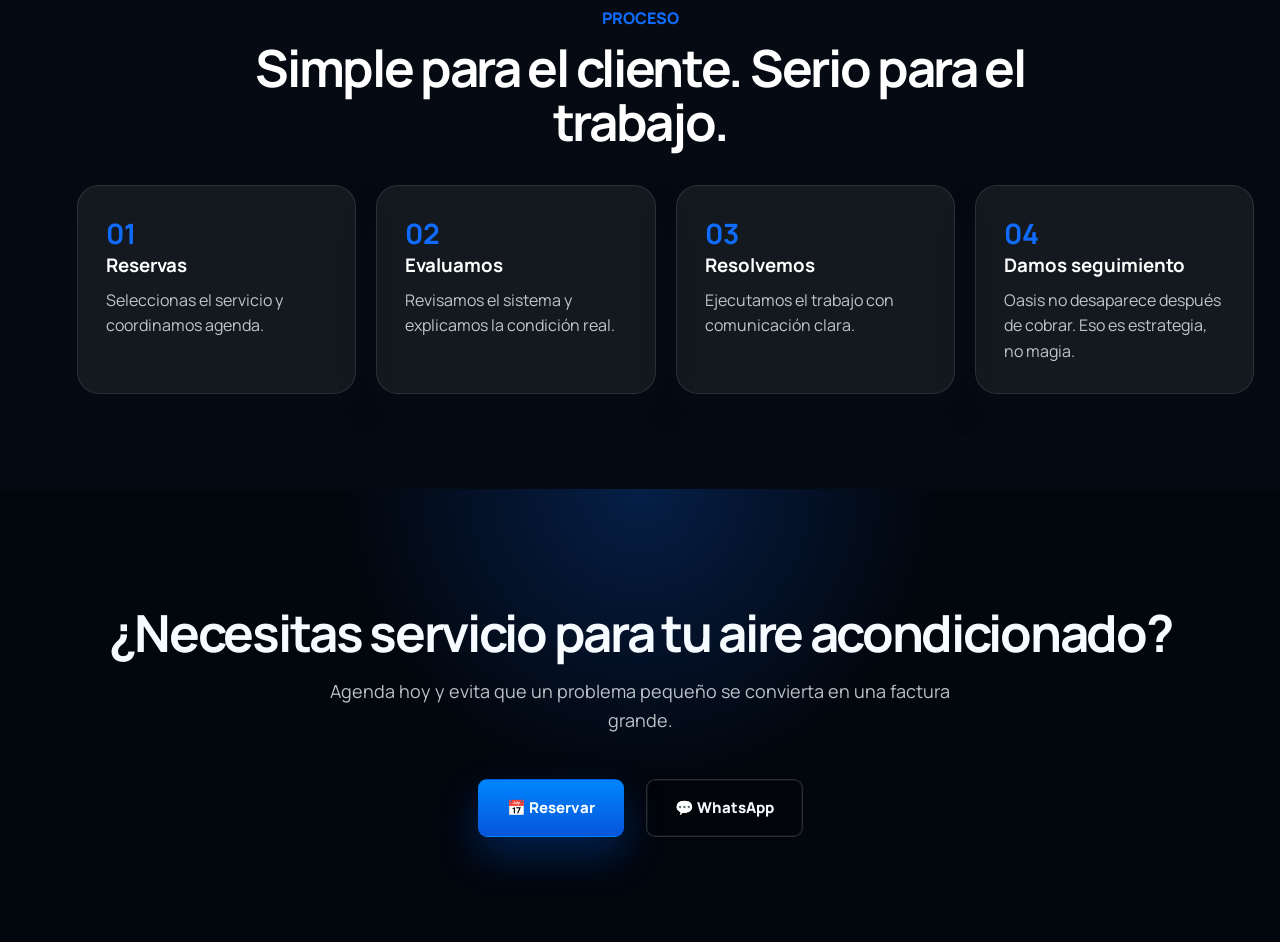
==== commit 1ed80282: "Update index.html" ====
--- a/index.html
+++ b/index.html
@@ -41,7 +41,7 @@
 <div class="trust-item"><span class="line-icon shield"></span><p><b>Técnicos</b><br/>especializados</p></div>
 <div class="trust-item"><span class="line-icon badge"></span><p><b>Garantías</b><br/>respaldadas</p></div>
 <div class="trust-item"><span class="line-icon bolt"></span><p><b>Respuesta</b><br/>rápida</p></div>
-<div class="trust-item"><span class="line-icon pin"></span><p><b>Servicio en todo</b><br/>Puerto Rico</p></div>
+<div class="trust-item"><span class="line-icon pin"></span><p><b>Servicio en todo el area</b><br/Metro</p></div>
 </div>
 <div aria-label="Resumen de experiencia" class="stats-card">
 <div><span class="stat-icon people"></span><p><strong>🛡</strong><br/>Garantías
@@ -51,7 +51,7 @@
 <div><span class="stat-icon snow"></span><p><strong>📅</strong><br/>Agenda
 organizada</p></div>
 <div><span class="stat-icon pr"></span><p><strong>📍</strong><br/>Cobertura
-Puerto Rico</p></div>
+Metro</p></div>
 </div>
 <div aria-label="Marcas trabajadas" class="brands">
 <p>TRABAJAMOS CON LAS MEJORES MARCAS</p>
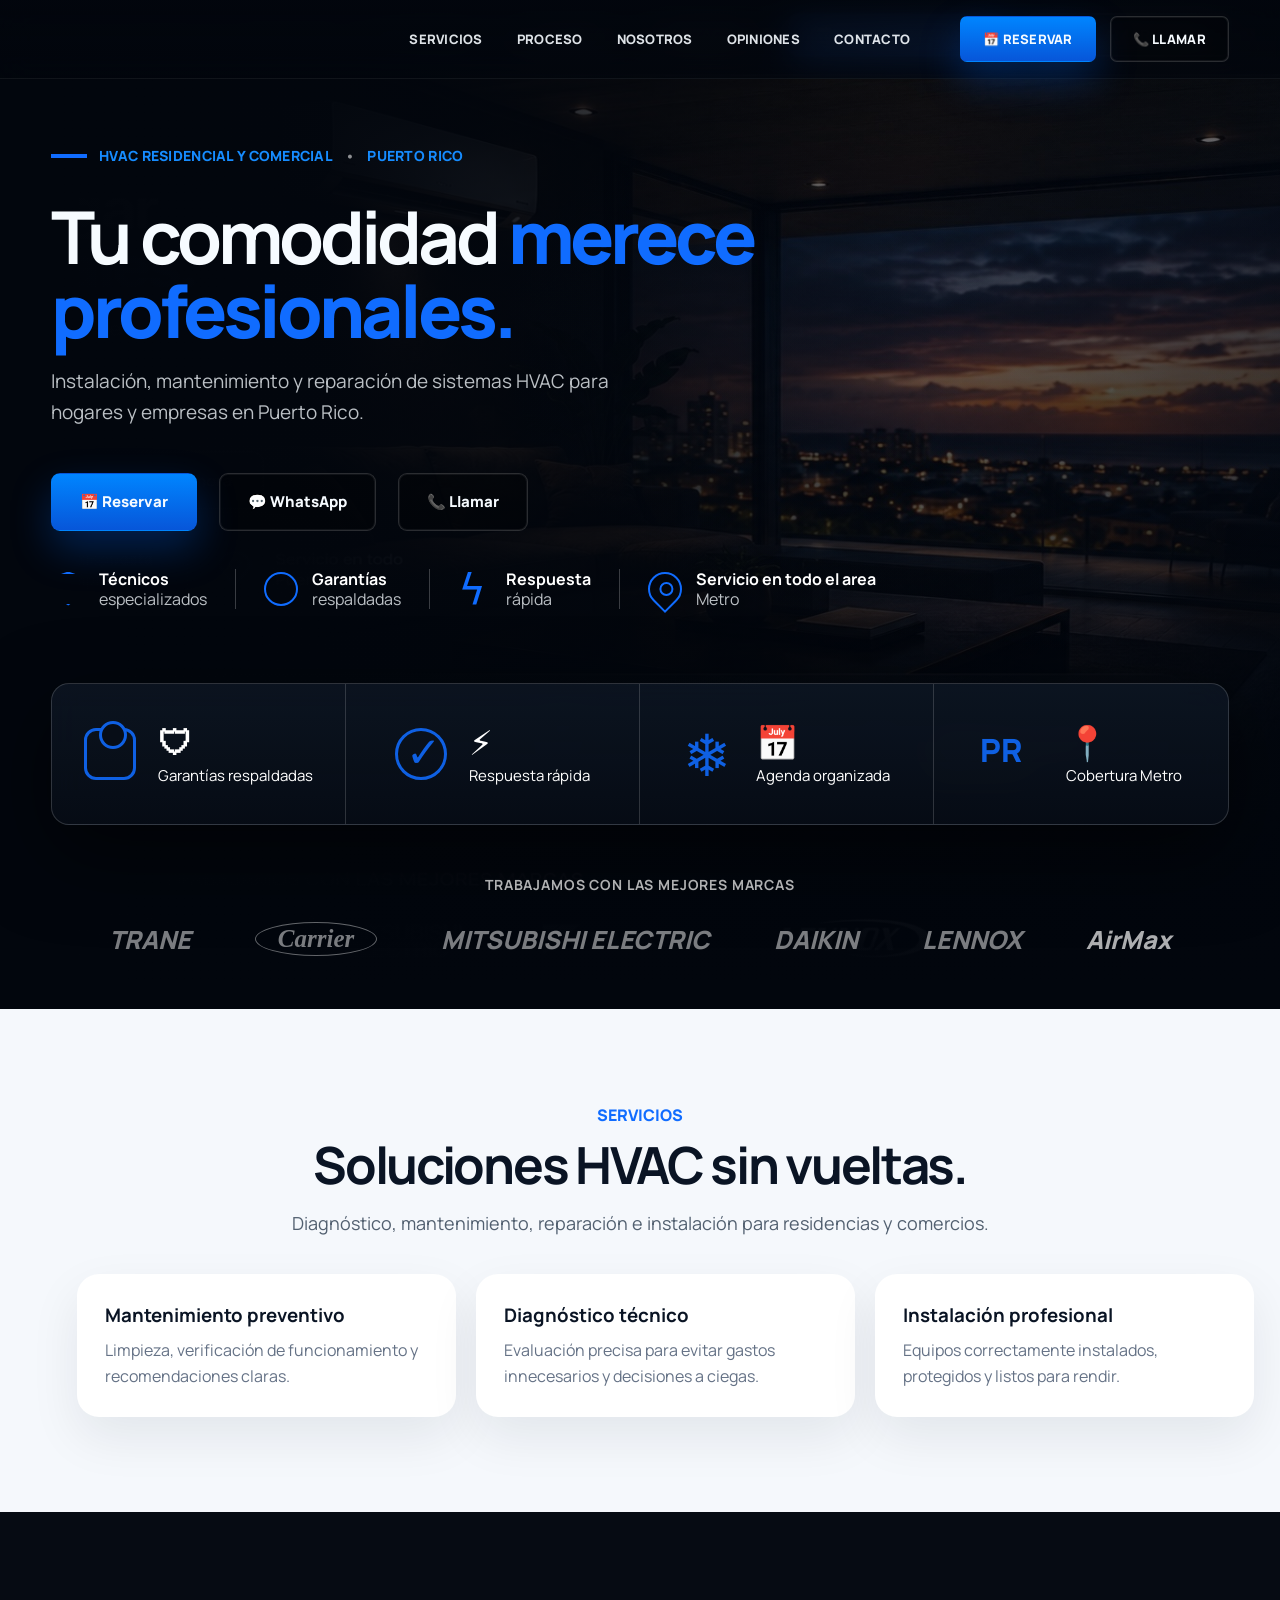
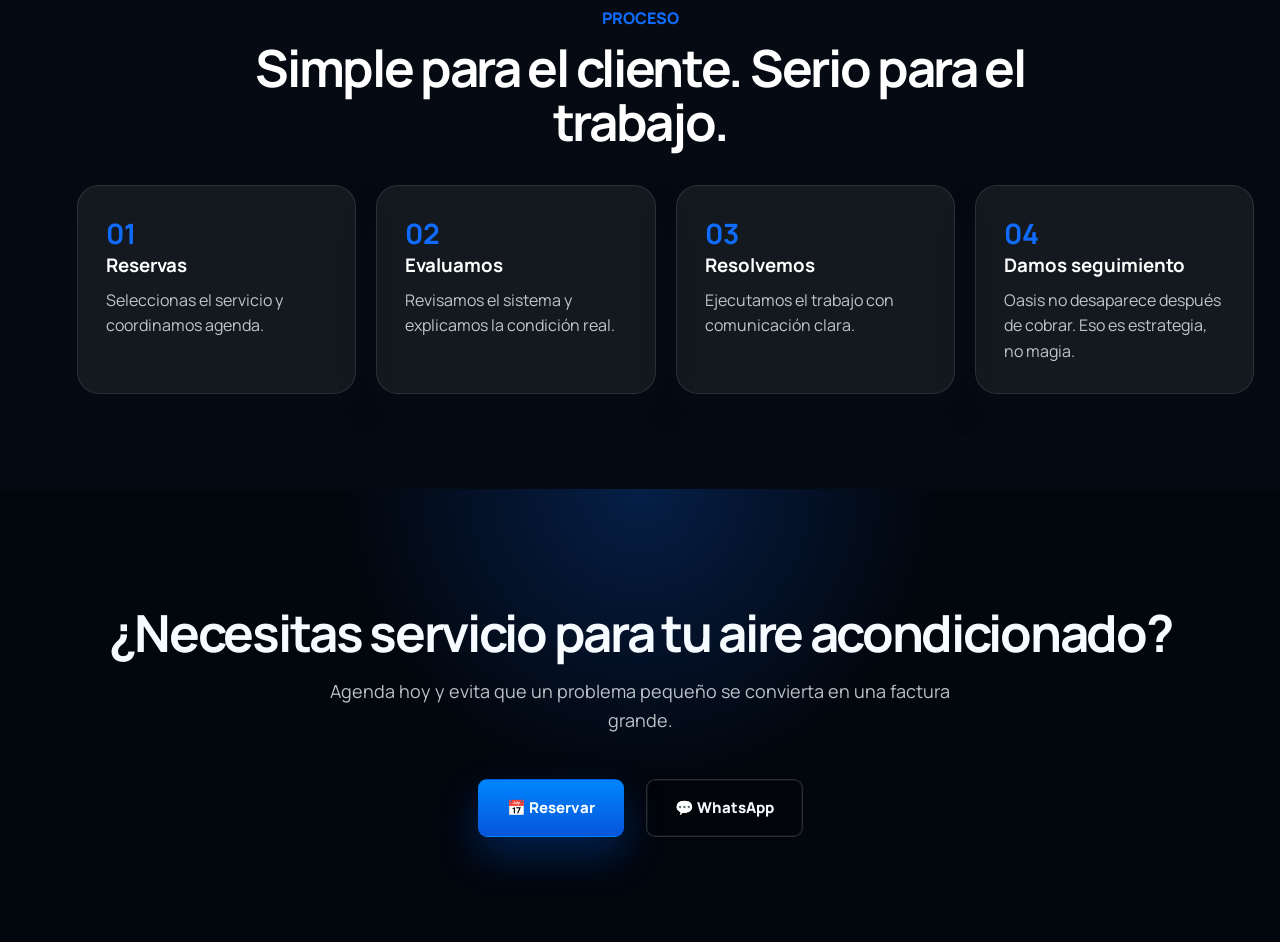
==== commit c414e9ed: "Update index.html" ====
--- a/index.html
+++ b/index.html
@@ -41,7 +41,7 @@
 <div class="trust-item"><span class="line-icon shield"></span><p><b>Técnicos</b><br/>especializados</p></div>
 <div class="trust-item"><span class="line-icon badge"></span><p><b>Garantías</b><br/>respaldadas</p></div>
 <div class="trust-item"><span class="line-icon bolt"></span><p><b>Respuesta</b><br/>rápida</p></div>
-<div class="trust-item"><span class="line-icon pin"></span><p><b>Servicio en todo el area</b><br/Metro</p></div>
+<div class="trust-item"><span class="line-icon pin"></span><p><b>Servicio en todo el area</b><br/>Metro</p></div>
 </div>
 <div aria-label="Resumen de experiencia" class="stats-card">
 <div><span class="stat-icon people"></span><p><strong>🛡</strong><br/>Garantías
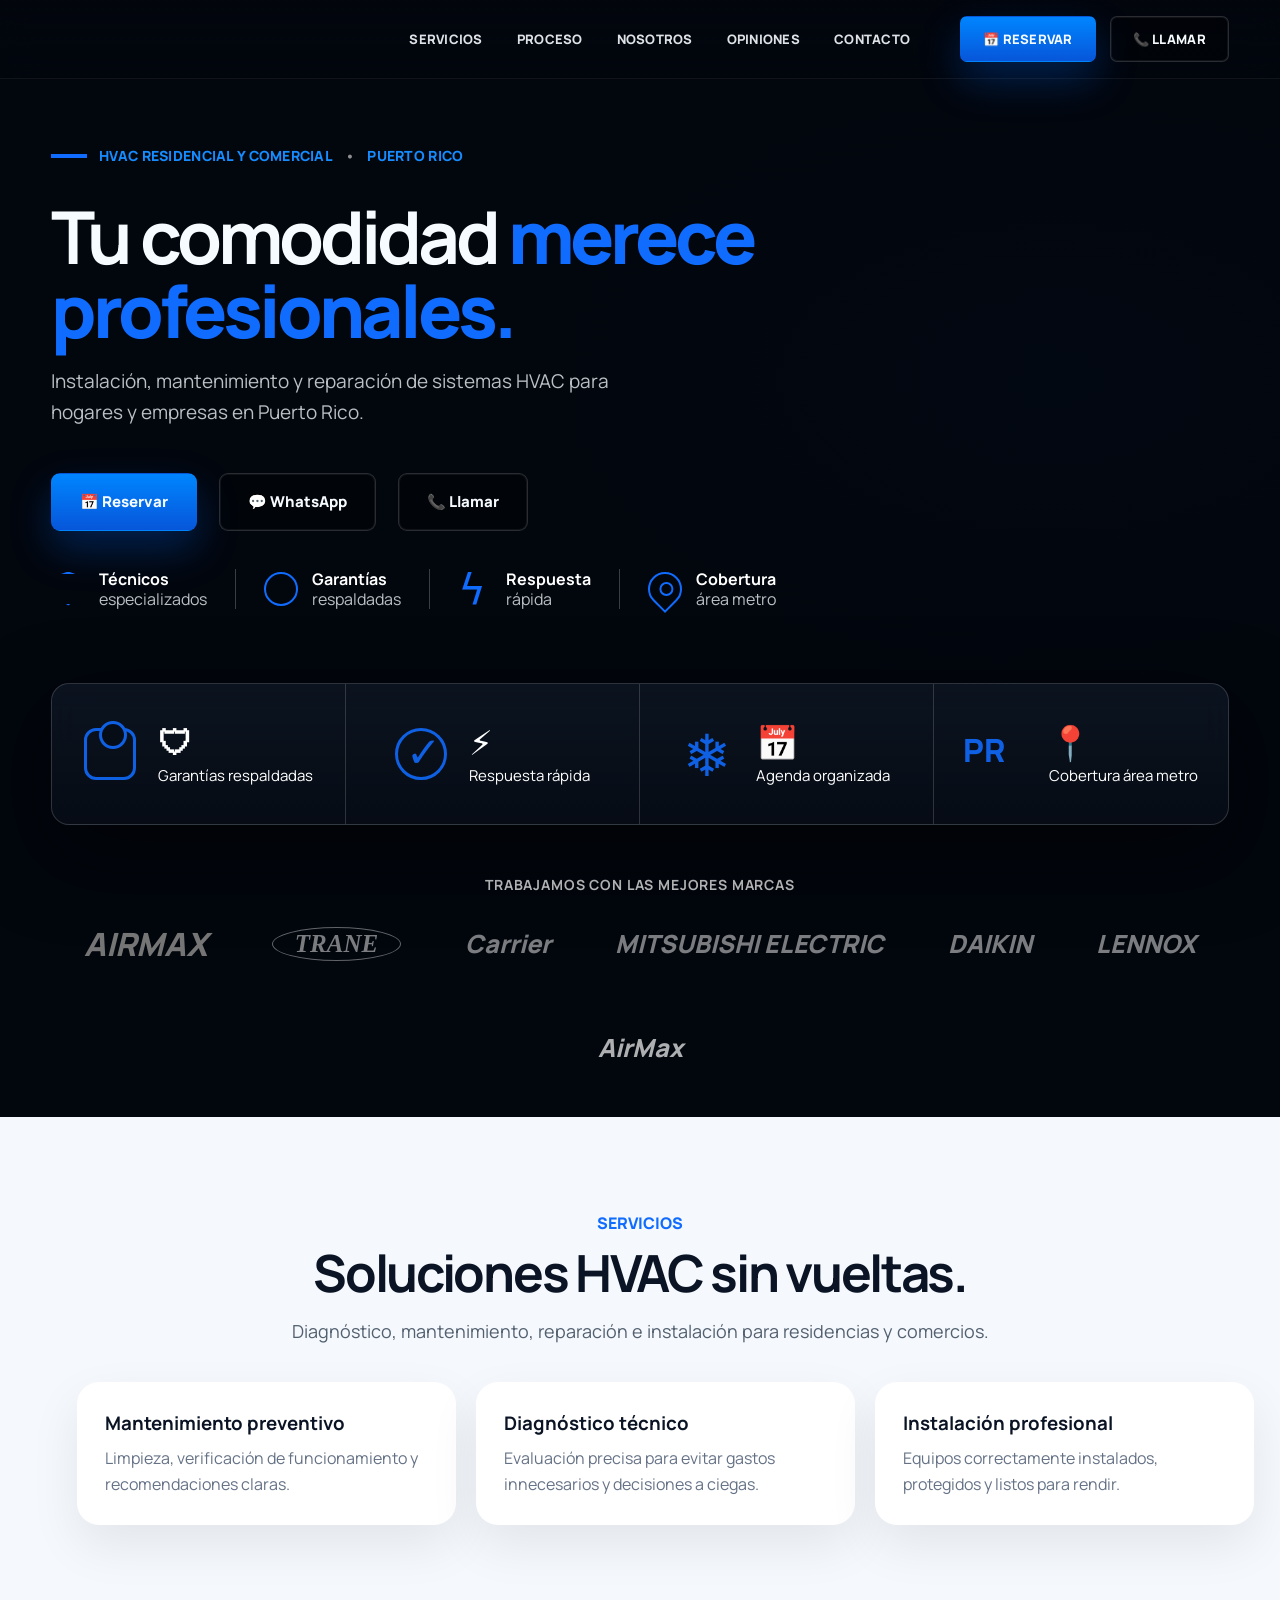
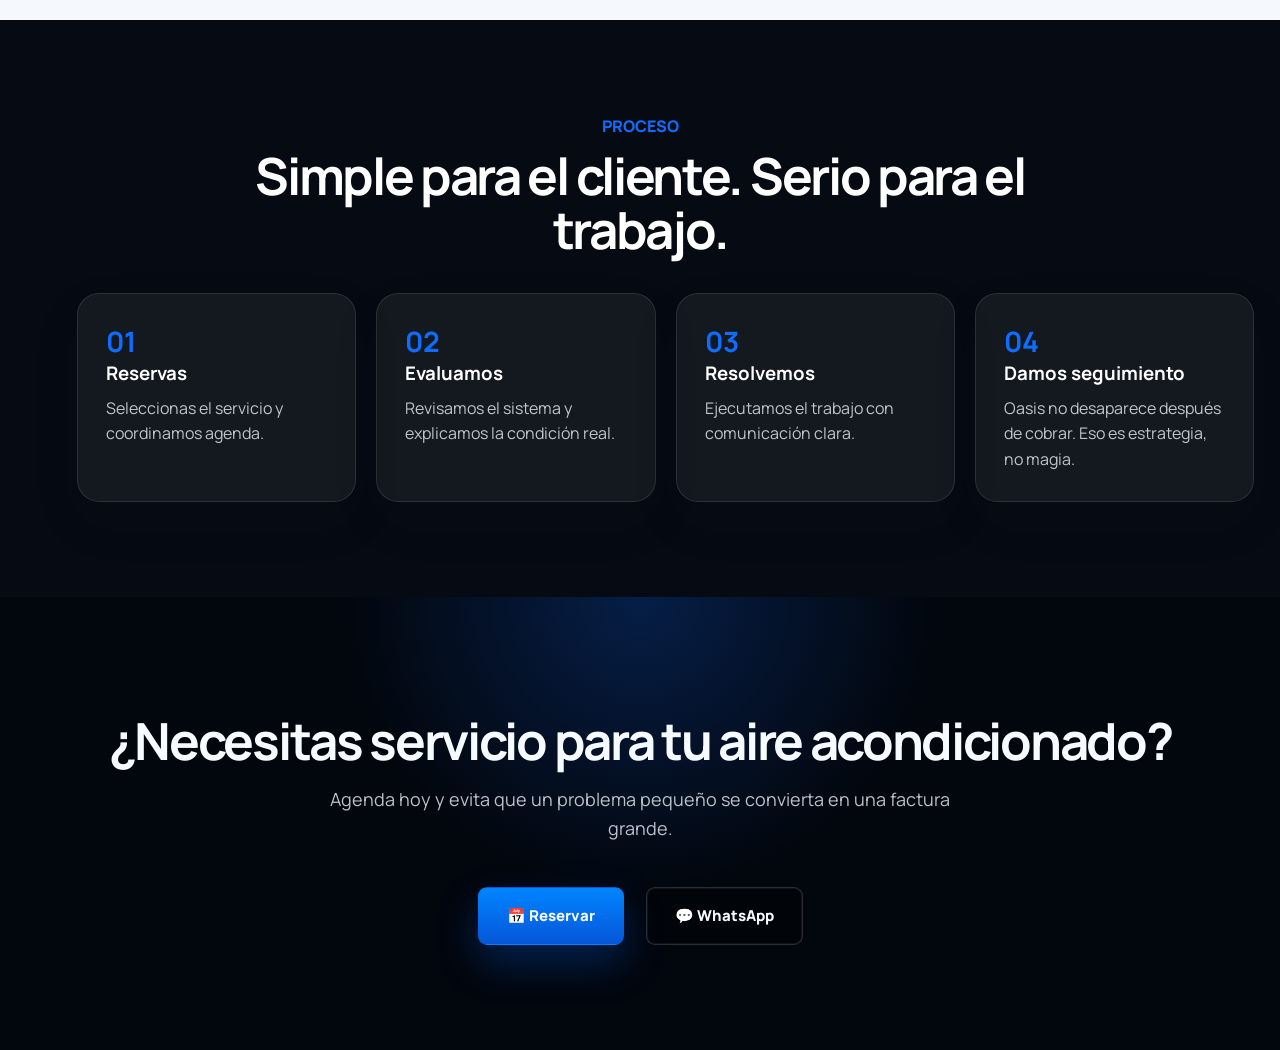
==== commit ffaea40e: "Add files via upload" ====
--- a/index.html
+++ b/index.html
@@ -41,7 +41,7 @@
 <div class="trust-item"><span class="line-icon shield"></span><p><b>Técnicos</b><br/>especializados</p></div>
 <div class="trust-item"><span class="line-icon badge"></span><p><b>Garantías</b><br/>respaldadas</p></div>
 <div class="trust-item"><span class="line-icon bolt"></span><p><b>Respuesta</b><br/>rápida</p></div>
-<div class="trust-item"><span class="line-icon pin"></span><p><b>Servicio en todo el area</b><br/>Metro</p></div>
+<div class="trust-item"><span class="line-icon pin"></span><p><b>Cobertura</b><br/>área metro</p></div>
 </div>
 <div aria-label="Resumen de experiencia" class="stats-card">
 <div><span class="stat-icon people"></span><p><strong>🛡</strong><br/>Garantías
@@ -50,13 +50,12 @@
 rápida</p></div>
 <div><span class="stat-icon snow"></span><p><strong>📅</strong><br/>Agenda
 organizada</p></div>
-<div><span class="stat-icon pr"></span><p><strong>📍</strong><br/>Cobertura
-Metro</p></div>
+<div><span class="stat-icon pr"></span><p><strong>📍</strong><br/>Cobertura área metro</p></div>
 </div>
 <div aria-label="Marcas trabajadas" class="brands">
 <p>TRABAJAMOS CON LAS MEJORES MARCAS</p>
 <div class="brand-list">
-<span>TRANE</span>
+<span style="font-size:2em;font-weight:900;color:#2f7cff">AIRMAX</span><span>TRANE</span>
 <span>Carrier</span>
 <span>MITSUBISHI ELECTRIC</span>
 <span>DAIKIN</span>
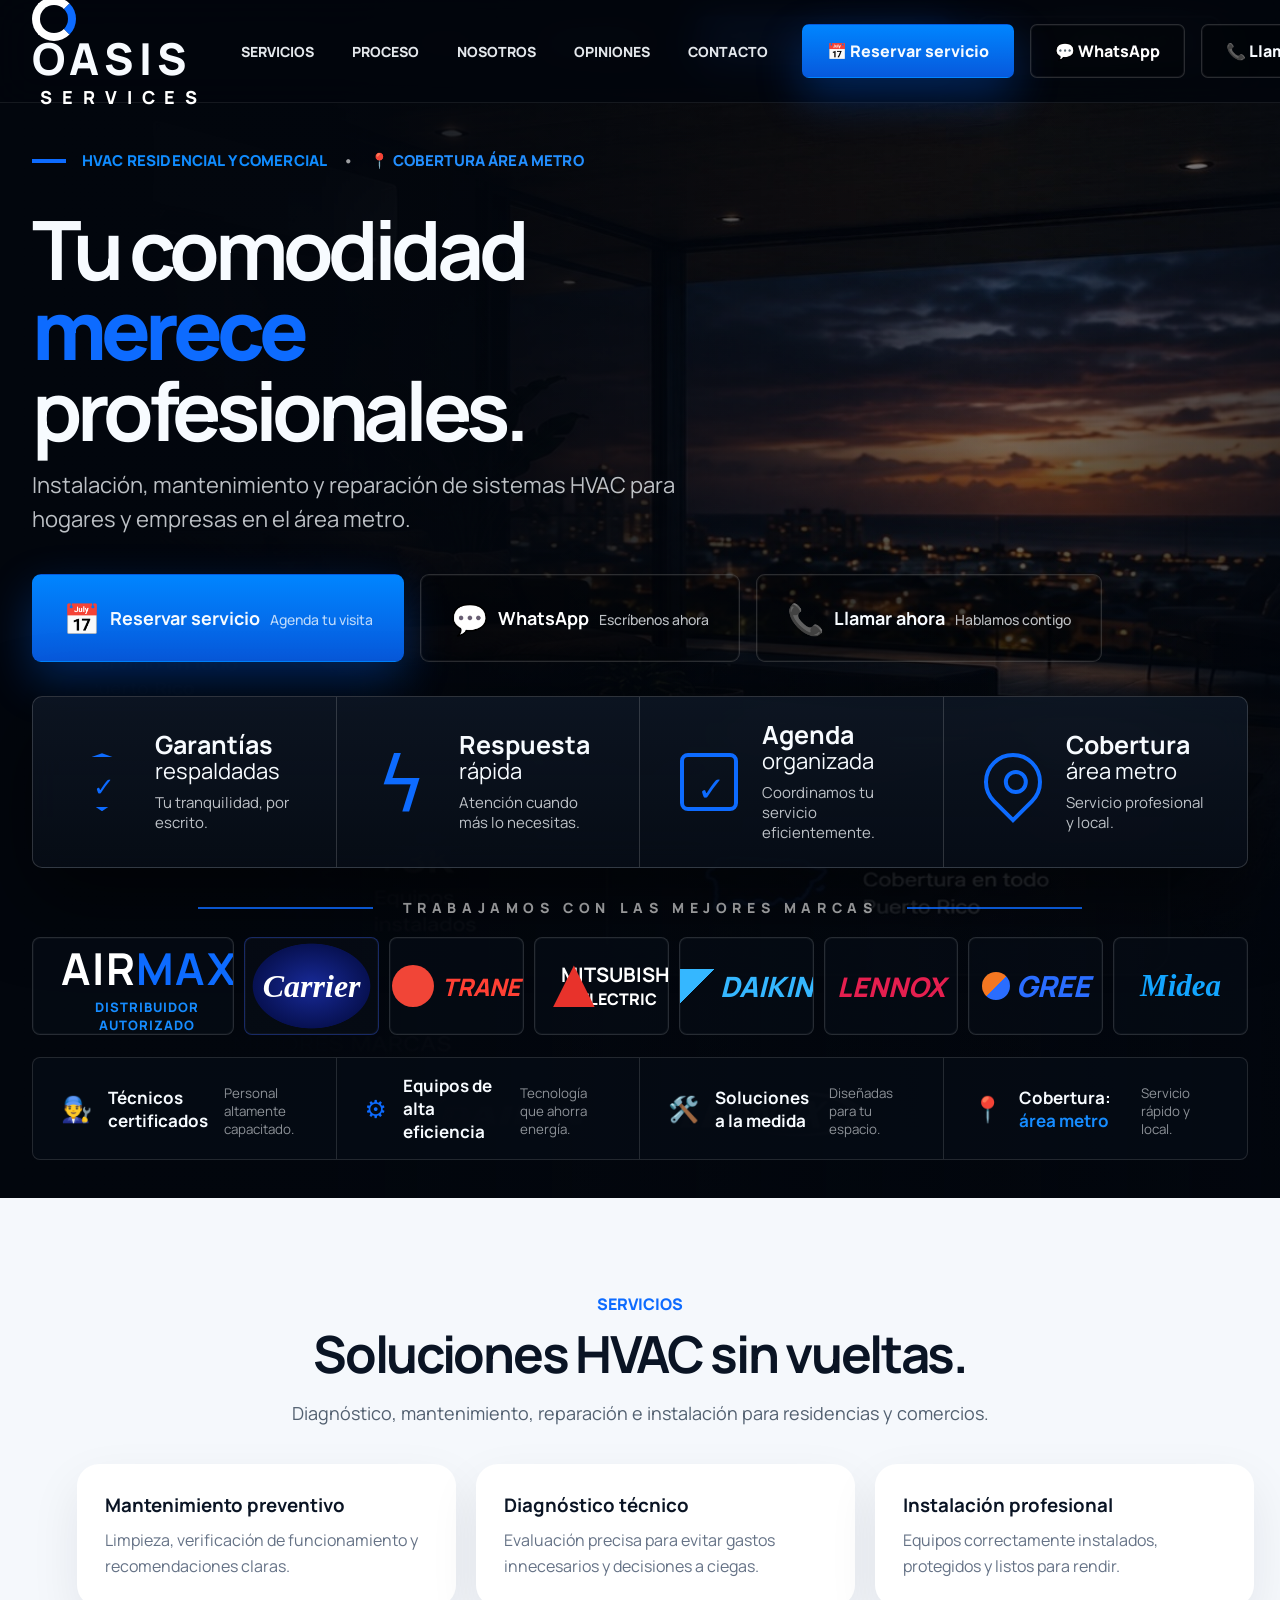
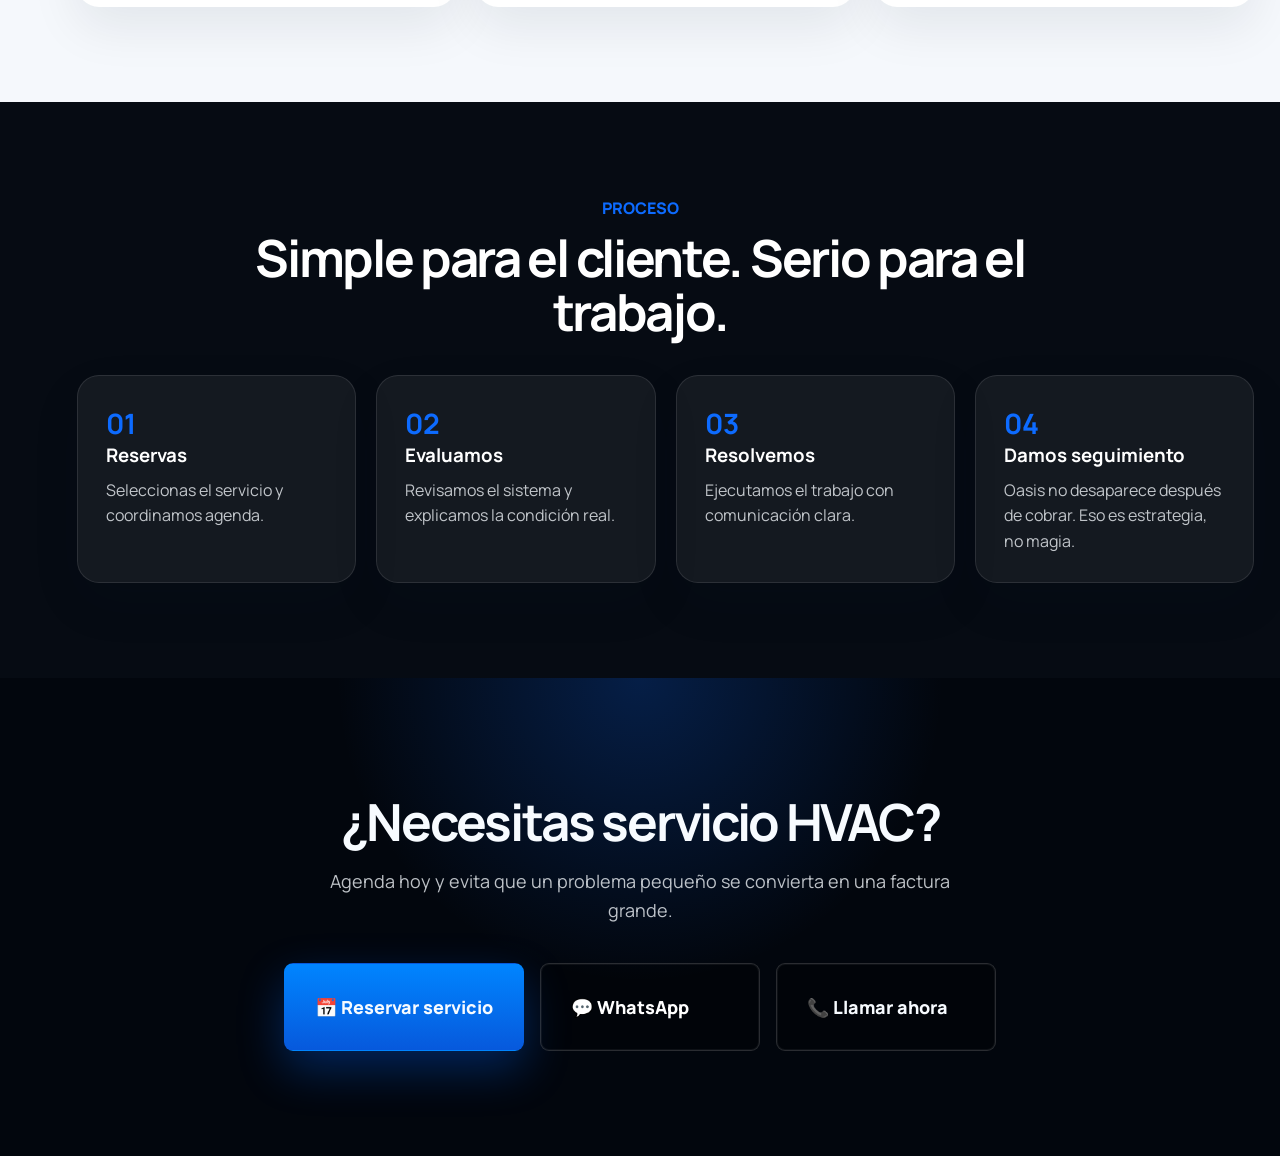
==== commit 39408809: "Add files via upload" ====
--- a/index.html
+++ b/index.html
@@ -1,101 +1,104 @@
 <!DOCTYPE html>
-
 <html lang="es">
 <head>
-<meta charset="utf-8"/>
-<meta content="width=device-width, initial-scale=1" name="viewport"/>
-<title>Oasis Services PR | HVAC Residencial y Comercial</title>
-<meta content="Instalación, mantenimiento y reparación de aires acondicionados en Puerto Rico. Servicio HVAC profesional con agenda rápida, garantías y seguimiento real." name="description"/>
-<link href="https://fonts.googleapis.com" rel="preconnect"/>
-<link href="https://fonts.googleapis.com/css2?family=Manrope:wght@400;500;700;800&amp;display=swap" rel="stylesheet"/>
-<link href="styles.css" rel="stylesheet">
-</link></head>
+  <meta charset="utf-8" />
+  <meta name="viewport" content="width=device-width, initial-scale=1" />
+  <title>Oasis Services PR | HVAC Área Metro</title>
+  <meta name="description" content="Instalación, mantenimiento y reparación de sistemas HVAC para hogares y empresas en el área metro de Puerto Rico." />
+  <link rel="preconnect" href="https://fonts.googleapis.com" />
+  <link rel="preconnect" href="https://fonts.gstatic.com" crossorigin />
+  <link href="https://fonts.googleapis.com/css2?family=Manrope:wght@400;500;700;800&display=swap" rel="stylesheet" />
+  <link rel="stylesheet" href="styles.css" />
+</head>
 <body>
 <header class="site-header">
-<nav aria-label="Navegación principal" class="nav-shell">
-<a href="#servicios">Servicios</a>
-<a href="#proceso">Proceso</a>
-<a href="#nosotros">Nosotros</a>
-<a href="#opiniones">Opiniones</a>
-<a href="#contacto">Contacto</a>
-<div class="nav-actions">
-<a class="btn btn-primary" href="https://confirmafy.com/oasis-services-pr" id="btnStripeHero">📅 Reservar</a>
-<a class="btn btn-outline" href="tel:+17876643079">📞 Llamar</a>
-</div>
-</nav>
+  <nav class="nav-shell" aria-label="Navegación principal">
+    <a class="brand-mark" href="#inicio" aria-label="Oasis Services inicio">
+      <span>OASIS</span><small>SERVICES</small>
+    </a>
+    <div class="nav-links">
+      <a href="#servicios">Servicios</a>
+      <a href="#proceso">Proceso</a>
+      <a href="#nosotros">Nosotros</a>
+      <a href="#opiniones">Opiniones</a>
+      <a href="#contacto">Contacto</a>
+    </div>
+    <div class="nav-actions">
+      <a class="btn btn-primary" href="https://confirmafy.com/oasis-services-pr">📅 Reservar servicio</a>
+      <a class="btn btn-outline btn-wa" href="#" id="waTop">💬 WhatsApp</a>
+      <a class="btn btn-outline" href="tel:+17876643079">📞 Llamar ahora</a>
+    </div>
+  </nav>
 </header>
 <main>
 <section class="hero" id="inicio">
-<div aria-hidden="true" class="hero-bg"></div>
-<div aria-hidden="true" class="hero-overlay"></div>
-<div class="hero-inner">
-<div class="eyebrow"><span></span> HVAC RESIDENCIAL Y COMERCIAL <b>•</b> PUERTO RICO</div>
-<h1>Tu comodidad <strong>merece profesionales.</strong></h1>
-<p class="lead">Instalación, mantenimiento y reparación de sistemas HVAC para hogares y empresas en Puerto Rico.</p>
-<div class="cta-row">
-<a class="btn btn-primary btn-lg" href="https://confirmafy.com/oasis-services-pr">📅 Reservar</a>
-<a class="btn btn-outline btn-lg" href="#" id="waHero">💬 WhatsApp</a>
-<a class="btn btn-outline btn-lg" href="tel:+17876643079">📞 Llamar</a>
-</div>
-<div aria-label="Beneficios principales" class="trust-row">
-<div class="trust-item"><span class="line-icon shield"></span><p><b>Técnicos</b><br/>especializados</p></div>
-<div class="trust-item"><span class="line-icon badge"></span><p><b>Garantías</b><br/>respaldadas</p></div>
-<div class="trust-item"><span class="line-icon bolt"></span><p><b>Respuesta</b><br/>rápida</p></div>
-<div class="trust-item"><span class="line-icon pin"></span><p><b>Cobertura</b><br/>área metro</p></div>
-</div>
-<div aria-label="Resumen de experiencia" class="stats-card">
-<div><span class="stat-icon people"></span><p><strong>🛡</strong><br/>Garantías
-respaldadas</p></div>
-<div><span class="stat-icon check"></span><p><strong>⚡</strong><br/>Respuesta
-rápida</p></div>
-<div><span class="stat-icon snow"></span><p><strong>📅</strong><br/>Agenda
-organizada</p></div>
-<div><span class="stat-icon pr"></span><p><strong>📍</strong><br/>Cobertura área metro</p></div>
-</div>
-<div aria-label="Marcas trabajadas" class="brands">
-<p>TRABAJAMOS CON LAS MEJORES MARCAS</p>
-<div class="brand-list">
-<span style="font-size:2em;font-weight:900;color:#2f7cff">AIRMAX</span><span>TRANE</span>
-<span>Carrier</span>
-<span>MITSUBISHI ELECTRIC</span>
-<span>DAIKIN</span>
-<span>LENNOX</span>
-<span>AirMax</span>
-</div>
-</div>
-</div>
+  <div aria-hidden="true" class="hero-bg"></div>
+  <div aria-hidden="true" class="hero-overlay"></div>
+  <div class="hero-inner">
+    <div class="eyebrow"><span></span> HVAC RESIDENCIAL Y COMERCIAL <b>•</b> <i>📍 Cobertura área metro</i></div>
+    <h1>Tu comodidad <strong>merece</strong> profesionales.</h1>
+    <p class="lead">Instalación, mantenimiento y reparación de sistemas HVAC para hogares y empresas en el área metro.</p>
+
+    <div class="cta-row">
+      <a class="btn btn-primary btn-lg" href="https://confirmafy.com/oasis-services-pr"><span>📅</span><b>Reservar servicio</b><small>Agenda tu visita</small></a>
+      <a class="btn btn-outline btn-lg btn-wa" href="#" id="waHero"><span>💬</span><b>WhatsApp</b><small>Escríbenos ahora</small></a>
+      <a class="btn btn-outline btn-lg" href="tel:+17876643079"><span>📞</span><b>Llamar ahora</b><small>Hablamos contigo</small></a>
+    </div>
+
+    <div class="benefit-bar" aria-label="Beneficios principales">
+      <div><span class="icon shield"></span><p><b>Garantías</b><br>respaldadas<small>Tu tranquilidad, por escrito.</small></p></div>
+      <div><span class="icon bolt"></span><p><b>Respuesta</b><br>rápida<small>Atención cuando más lo necesitas.</small></p></div>
+      <div><span class="icon calendar"></span><p><b>Agenda</b><br>organizada<small>Coordinamos tu servicio eficientemente.</small></p></div>
+      <div><span class="icon pin"></span><p><b>Cobertura</b><br>área metro<small>Servicio profesional y local.</small></p></div>
+    </div>
+
+    <div class="brands" aria-label="Marcas de aire acondicionado">
+      <p><span></span>TRABAJAMOS CON LAS MEJORES MARCAS<span></span></p>
+      <div class="brand-list color-logos">
+        <div class="brand-card airmax"><strong>AIR<span>MAX</span></strong><small>Distribuidor autorizado</small></div>
+        <div class="brand-card carrier">Carrier</div>
+        <div class="brand-card trane"><i></i>TRANE</div>
+        <div class="brand-card mitsubishi"><i></i><b>MITSUBISHI</b><small>ELECTRIC</small></div>
+        <div class="brand-card daikin"><i></i>DAIKIN</div>
+        <div class="brand-card lennox">LENNOX</div>
+        <div class="brand-card gree"><i></i>GREE</div>
+        <div class="brand-card midea">Midea</div>
+      </div>
+    </div>
+
+    <div class="mini-strip">
+      <div><span>👨‍🔧</span><b>Técnicos certificados</b><small>Personal altamente capacitado.</small></div>
+      <div><span>⚙️</span><b>Equipos de alta eficiencia</b><small>Tecnología que ahorra energía.</small></div>
+      <div><span>🛠️</span><b>Soluciones a la medida</b><small>Diseñadas para tu espacio.</small></div>
+      <div><span>📍</span><b>Cobertura: <em>área metro</em></b><small>Servicio rápido y local.</small></div>
+    </div>
+  </div>
 </section>
 <section class="section" id="servicios">
-<div class="section-head">
-<span>Servicios</span>
-<h2>Soluciones HVAC sin vueltas.</h2>
-<p>Diagnóstico, mantenimiento, reparación e instalación para residencias y comercios.</p>
-</div>
-<div class="cards">
-<article><h3>Mantenimiento preventivo</h3><p>Limpieza, verificación de funcionamiento y recomendaciones claras.</p></article>
-<article><h3>Diagnóstico técnico</h3><p>Evaluación precisa para evitar gastos innecesarios y decisiones a ciegas.</p></article>
-<article><h3>Instalación profesional</h3><p>Equipos correctamente instalados, protegidos y listos para rendir.</p></article>
-</div>
+  <div class="section-head"><span>Servicios</span><h2>Soluciones HVAC sin vueltas.</h2><p>Diagnóstico, mantenimiento, reparación e instalación para residencias y comercios.</p></div>
+  <div class="cards">
+    <article><h3>Mantenimiento preventivo</h3><p>Limpieza, verificación de funcionamiento y recomendaciones claras.</p></article>
+    <article><h3>Diagnóstico técnico</h3><p>Evaluación precisa para evitar gastos innecesarios y decisiones a ciegas.</p></article>
+    <article><h3>Instalación profesional</h3><p>Equipos correctamente instalados, protegidos y listos para rendir.</p></article>
+  </div>
 </section>
 <section class="section section-dark" id="proceso">
-<div class="section-head">
-<span>Proceso</span>
-<h2>Simple para el cliente. Serio para el trabajo.</h2>
-</div>
-<div class="process">
-<div><b>01</b><h3>Reservas</h3><p>Seleccionas el servicio y coordinamos agenda.</p></div>
-<div><b>02</b><h3>Evaluamos</h3><p>Revisamos el sistema y explicamos la condición real.</p></div>
-<div><b>03</b><h3>Resolvemos</h3><p>Ejecutamos el trabajo con comunicación clara.</p></div>
-<div><b>04</b><h3>Damos seguimiento</h3><p>Oasis no desaparece después de cobrar. Eso es estrategia, no magia.</p></div>
-</div>
+  <div class="section-head"><span>Proceso</span><h2>Simple para el cliente. Serio para el trabajo.</h2></div>
+  <div class="process">
+    <div><b>01</b><h3>Reservas</h3><p>Seleccionas el servicio y coordinamos agenda.</p></div>
+    <div><b>02</b><h3>Evaluamos</h3><p>Revisamos el sistema y explicamos la condición real.</p></div>
+    <div><b>03</b><h3>Resolvemos</h3><p>Ejecutamos el trabajo con comunicación clara.</p></div>
+    <div><b>04</b><h3>Damos seguimiento</h3><p>Oasis no desaparece después de cobrar. Eso es estrategia, no magia.</p></div>
+  </div>
 </section>
 <section class="final-cta" id="contacto">
-<h2>¿Necesitas servicio para tu aire acondicionado?</h2>
-<p>Agenda hoy y evita que un problema pequeño se convierta en una factura grande.</p>
-<div class="cta-row center">
-<a class="btn btn-primary btn-lg" href="https://confirmafy.com/oasis-services-pr">📅 Reservar</a>
-<a class="btn btn-outline btn-lg" href="#" id="waFinal">💬 WhatsApp</a>
-</div>
+  <h2>¿Necesitas servicio HVAC?</h2>
+  <p>Agenda hoy y evita que un problema pequeño se convierta en una factura grande.</p>
+  <div class="cta-row center">
+    <a class="btn btn-primary btn-lg" href="https://confirmafy.com/oasis-services-pr">📅 Reservar servicio</a>
+    <a class="btn btn-outline btn-lg btn-wa" href="#" id="waFinal">💬 WhatsApp</a>
+    <a class="btn btn-outline btn-lg" href="tel:+17876643079">📞 Llamar ahora</a>
+  </div>
 </section>
 </main>
 <script src="script.js"></script>
--- a/styles.css
+++ b/styles.css
@@ -1,26 +1,18 @@
 :root{
-  --bg:#02060d;
-  --panel:#070d17;
-  --panel2:rgba(9,15,26,.72);
-  --text:#f6fbff;
-  --muted:rgba(246,251,255,.76);
-  --soft:rgba(246,251,255,.58);
-  --line:rgba(255,255,255,.16);
-  --blue:#106cff;
-  --blue2:#0085ff;
-  --shadow:0 28px 80px rgba(0,0,0,.55);
+  --bg:#02060d; --panel:#070d17; --panel2:rgba(9,15,26,.78);
+  --text:#f7fbff; --muted:rgba(247,251,255,.76); --soft:rgba(247,251,255,.56);
+  --line:rgba(255,255,255,.16); --blue:#0d6bff; --blue2:#0085ff; --green:#00d66b;
+  --shadow:0 30px 80px rgba(0,0,0,.56);
 }
-*{box-sizing:border-box}
-html{scroll-behavior:smooth}
-body{margin:0;font-family:Manrope,system-ui,-apple-system,Segoe UI,sans-serif;background:var(--bg);color:var(--text)}
-a{text-decoration:none;color:inherit}
-.site-header{position:fixed;top:0;left:0;right:0;z-index:50;background:linear-gradient(180deg,rgba(2,6,13,.9),rgba(2,6,13,.62));border-bottom:1px solid rgba(255,255,255,.06);backdrop-filter:blur(18px)}
-.nav-shell{width:min(1340px,92vw);height:78px;margin:auto;display:flex;align-items:center;justify-content:flex-end;gap:34px;text-transform:uppercase;font-size:13px;font-weight:800;letter-spacing:.02em}
-.nav-shell>a{opacity:.9}.nav-shell>a:hover{color:#fff}.nav-actions{display:flex;gap:14px;margin-left:16px}.btn{display:inline-flex;align-items:center;justify-content:center;gap:10px;border-radius:7px;padding:13px 22px;font-weight:800;border:1px solid var(--line);transition:.2s ease;white-space:nowrap}.btn:hover{transform:translateY(-2px)}.btn-primary{border-color:transparent;background:linear-gradient(180deg,var(--blue2),#0756d9);box-shadow:0 18px 40px rgba(0,104,255,.28)}.btn-outline{background:rgba(0,0,0,.25);box-shadow:inset 0 0 0 1px rgba(255,255,255,.06)}.btn-lg{min-height:58px;border-radius:9px;font-size:15px;padding:0 28px}
-.hero{min-height:100svh;position:relative;overflow:hidden;padding-top:78px}.hero-bg{position:absolute;inset:0;background:url('assets/hero-premium-bg.jpg') right center/cover no-repeat;transform:scale(1.01)}.hero-overlay{position:absolute;inset:0;background:radial-gradient(800px 450px at 82% 34%,rgba(2,28,72,.08),transparent 70%),linear-gradient(90deg,#02060d 0%,rgba(2,6,13,.98) 25%,rgba(2,6,13,.78) 46%,rgba(2,6,13,.25) 72%,rgba(2,6,13,.54) 100%),linear-gradient(180deg,rgba(2,6,13,.08),#02060d 98%)}
-.hero-inner{position:relative;z-index:2;width:min(1340px,92vw);margin:auto;padding:68px 0 52px}.eyebrow{display:flex;align-items:center;gap:12px;color:#168cff;font-size:14px;font-weight:800;letter-spacing:.02em;text-transform:uppercase}.eyebrow span{width:36px;height:4px;background:var(--blue);display:inline-block}.eyebrow b{color:rgba(255,255,255,.55)}
-h1{margin:34px 0 18px;font-size:clamp(42px,5.7vw,78px);letter-spacing:-.055em;line-height:1.02;max-width:760px}h1 strong{color:var(--blue);font-weight:800}.lead{max-width:570px;margin:0;color:var(--muted);font-size:19px;line-height:1.65}.cta-row{display:flex;gap:22px;flex-wrap:wrap;margin-top:44px}.cta-row.center{justify-content:center}.trust-row{display:grid;grid-template-columns:repeat(4,max-content);gap:0;margin-top:38px;max-width:780px}.trust-item{display:flex;align-items:center;gap:14px;padding:0 28px;border-right:1px solid rgba(255,255,255,.22)}.trust-item:first-child{padding-left:0}.trust-item:last-child{border-right:0}.trust-item p{margin:0;color:var(--muted);line-height:1.25}.trust-item b{color:#fff}.line-icon,.stat-icon{display:inline-block;color:var(--blue);position:relative;flex:0 0 auto}.line-icon{width:34px;height:34px;border:2px solid currentColor}.shield{clip-path:polygon(50% 0,92% 15%,82% 78%,50% 100%,18% 78%,8% 15%)}.badge{border-radius:50%}.bolt{border:0}.bolt:before{content:'ϟ';font-size:42px;line-height:34px}.pin{border-radius:50% 50% 50% 0;transform:rotate(-45deg)}.pin:after{content:'';position:absolute;width:10px;height:10px;border-radius:50%;border:2px solid currentColor;left:9px;top:9px}
-.stats-card{margin-top:74px;width:100%;display:grid;grid-template-columns:repeat(4,1fr);border:1px solid rgba(255,255,255,.16);border-radius:18px;background:linear-gradient(180deg,rgba(13,22,35,.86),rgba(8,14,24,.72));box-shadow:var(--shadow);backdrop-filter:blur(16px);overflow:hidden}.stats-card>div{min-height:140px;display:flex;align-items:center;justify-content:center;gap:22px;border-right:1px solid rgba(255,255,255,.16)}.stats-card>div:last-child{border-right:0}.stats-card p{margin:0;color:#fff;font-size:15px;line-height:1.35}.stats-card strong{font-size:34px;color:#fff}.stat-icon{width:52px;height:52px;border:3px solid var(--blue);opacity:.88}.people{border-radius:12px}.people:before{content:'';position:absolute;width:22px;height:22px;border:3px solid currentColor;border-radius:50%;left:12px;top:-10px;background:var(--panel)}.check{border-radius:50%}.check:after{content:'✓';position:absolute;font-size:42px;left:8px;top:-9px}.snow{border:0}.snow:before{content:'❄';font-size:58px;line-height:52px}.pr{border:0;width:64px}.pr:before{content:'PR';font-weight:900;font-size:32px;color:var(--blue)}.brands{text-align:center;margin-top:50px}.brands p{font-size:14px;letter-spacing:.06em;color:rgba(255,255,255,.78);font-weight:700}.brand-list{display:flex;align-items:center;justify-content:center;gap:64px;flex-wrap:wrap;margin-top:28px}.brand-list span{font-size:25px;font-weight:900;font-style:italic;color:rgba(255,255,255,.48);filter:grayscale(1)}.brand-list span:nth-child(2){font-family:Georgia,serif;border:1px solid rgba(255,255,255,.38);border-radius:50%;padding:2px 22px;font-weight:600}.brand-list span:last-child{color:rgba(255,255,255,.68)}
+*{box-sizing:border-box} html{scroll-behavior:smooth} body{margin:0;font-family:Manrope,system-ui,-apple-system,Segoe UI,sans-serif;background:var(--bg);color:var(--text)}
+a{text-decoration:none;color:inherit}.site-header{position:fixed;top:0;left:0;right:0;z-index:50;background:rgba(2,6,13,.82);border-bottom:1px solid rgba(255,255,255,.08);backdrop-filter:blur(18px)}
+.nav-shell{width:min(1480px,95vw);height:102px;margin:auto;display:flex;align-items:center;gap:34px}.brand-mark{margin-right:auto;display:flex;flex-direction:column;line-height:.8;letter-spacing:.16em;font-weight:900}.brand-mark span{font-size:44px;letter-spacing:.12em}.brand-mark span:before{content:'';display:inline-block;width:28px;height:28px;border:8px solid #fff;border-right-color:var(--blue);border-radius:50%;margin-right:5px;vertical-align:-2px}.brand-mark small{font-size:18px;letter-spacing:.55em;margin-left:8px;margin-top:14px;color:#fff}.nav-links{display:flex;align-items:center;gap:38px;text-transform:uppercase;font-size:14px;font-weight:900}.nav-links a{opacity:.92}.nav-links a:hover{color:#fff}.nav-actions{display:flex;gap:16px}.btn{display:inline-flex;align-items:center;justify-content:center;gap:10px;border-radius:7px;padding:15px 24px;font-weight:900;border:1px solid var(--line);transition:.2s ease;white-space:nowrap;text-transform:none}.btn:hover{transform:translateY(-2px);border-color:rgba(255,255,255,.35)}.btn-primary{border-color:transparent;background:linear-gradient(180deg,var(--blue2),#0759dc);box-shadow:0 18px 46px rgba(0,104,255,.32)}.btn-outline{background:rgba(0,0,0,.25);box-shadow:inset 0 0 0 1px rgba(255,255,255,.05)}.btn-wa span,.btn-wa{color:#fff}.btn-wa span{filter:hue-rotate(70deg)}.btn-lg{min-height:88px;border-radius:9px;font-size:18px;padding:0 30px;min-width:220px;justify-content:flex-start}.btn-lg span{font-size:30px}.btn-lg b{display:block}.btn-lg small{display:block;font-size:14px;font-weight:500;color:var(--muted);margin-top:2px}
+.hero{min-height:100svh;position:relative;overflow:hidden;padding-top:102px}.hero-bg{position:absolute;inset:0;background:url('assets/hero-premium-bg.jpg') right center/cover no-repeat;transform:scale(1.01)}.hero-overlay{position:absolute;inset:0;background:linear-gradient(90deg,#02060d 0%,rgba(2,6,13,.98) 25%,rgba(2,6,13,.70) 47%,rgba(2,6,13,.20) 78%,rgba(2,6,13,.52) 100%),linear-gradient(180deg,rgba(2,6,13,.05),#02060d 100%)}
+.hero-inner{position:relative;z-index:2;width:min(1480px,95vw);margin:auto;padding:48px 0 38px}.eyebrow{display:flex;align-items:center;gap:16px;color:#108cff;font-size:15px;font-weight:900;letter-spacing:.01em;text-transform:uppercase}.eyebrow span{width:34px;height:4px;background:var(--blue);display:inline-block}.eyebrow b{color:rgba(255,255,255,.62)}.eyebrow i{font-style:normal;color:#238fff}
+h1{margin:38px 0 18px;font-size:clamp(56px,6.4vw,96px);letter-spacing:-.066em;line-height:.98;max-width:720px}h1 strong{color:var(--blue);font-weight:900}.lead{max-width:660px;margin:0;color:var(--muted);font-size:22px;line-height:1.55}.cta-row{display:flex;gap:16px;flex-wrap:wrap;margin-top:38px}.cta-row.center{justify-content:center}
+.benefit-bar{margin-top:34px;width:100%;display:grid;grid-template-columns:repeat(4,1fr);border:1px solid rgba(255,255,255,.16);border-radius:10px;background:linear-gradient(180deg,rgba(13,22,35,.90),rgba(8,14,24,.76));box-shadow:var(--shadow);backdrop-filter:blur(16px);overflow:hidden}.benefit-bar>div{min-height:130px;display:flex;align-items:center;gap:24px;padding:24px 40px;border-right:1px solid rgba(255,255,255,.16)}.benefit-bar>div:last-child{border-right:0}.benefit-bar p{margin:0;font-size:22px;line-height:1.1}.benefit-bar b{font-size:25px}.benefit-bar small{display:block;margin-top:10px;color:var(--muted);font-size:15px;line-height:1.35}.icon{width:58px;height:58px;color:var(--blue);display:inline-block;position:relative;flex:0 0 auto}.shield{border:4px solid currentColor;clip-path:polygon(50% 0,92% 15%,82% 78%,50% 100%,18% 78%,8% 15%)}.shield:after{content:'✓';position:absolute;left:16px;top:11px;font-size:26px;font-weight:900}.bolt:before{content:'ϟ';font-size:76px;line-height:58px}.calendar{border:4px solid currentColor;border-radius:8px}.calendar:before{content:'✓';position:absolute;font-size:34px;left:13px;top:8px}.pin{border:4px solid currentColor;border-radius:50% 50% 50% 0;transform:rotate(-45deg)}.pin:after{content:'';position:absolute;width:16px;height:16px;border-radius:50%;border:4px solid currentColor;left:15px;top:15px}
+.brands{text-align:center;margin-top:30px}.brands p{display:flex;align-items:center;justify-content:center;gap:30px;font-size:14px;letter-spacing:.40em;color:rgba(255,255,255,.74);font-weight:800}.brands p span{height:2px;background:var(--blue);width:175px;opacity:.8}.brand-list{display:grid;grid-template-columns:1.5fr repeat(7,1fr);gap:10px;margin-top:20px}.brand-card{height:98px;border:1px solid rgba(255,255,255,.14);border-radius:8px;background:rgba(8,14,24,.62);display:flex;align-items:center;justify-content:center;position:relative;overflow:hidden;font-weight:900;box-shadow:inset 0 0 0 1px rgba(255,255,255,.03)}.airmax{flex-direction:column;align-items:flex-start;padding-left:28px}.airmax strong{font-size:44px;letter-spacing:.03em;color:#fff}.airmax strong span{color:#0d6bff}.airmax small{color:#168cff;text-transform:uppercase;letter-spacing:.08em;font-size:13px}.carrier{font-family:Georgia,serif;font-size:32px;color:#fff;background:radial-gradient(ellipse at center,#182a98 0,#071152 62%,rgba(8,14,24,.62) 63%);border-color:rgba(60,100,255,.35);font-style:italic}.trane{font-size:24px;color:#ff4034;font-style:italic}.trane i{width:42px;height:42px;background:#f14537;border-radius:50%;display:inline-block;margin-right:8px;vertical-align:middle}.mitsubishi{color:#fff;gap:8px;flex-direction:column;line-height:.95}.mitsubishi i{position:absolute;left:18px;width:42px;height:42px;background:#e8322b;clip-path:polygon(50% 0,100% 100%,0 100%)}.mitsubishi b{font-size:20px;margin-left:34px}.mitsubishi small{font-size:16px;margin-left:34px;color:#fff}.daikin{font-size:28px;color:#35b7ff;font-style:italic}.daikin i{width:34px;height:34px;background:linear-gradient(135deg,#35b7ff 0 50%,transparent 51%);display:inline-block;margin-right:6px}.lennox{font-size:27px;color:#e51f4f;font-style:italic}.gree{font-size:29px;color:#2a6dff;font-style:italic}.gree i{width:28px;height:28px;border-radius:50%;background:linear-gradient(135deg,#f47721 0 50%,#2a6dff 51%);display:inline-block;margin-right:6px}.midea{font-family:Georgia,serif;font-size:31px;color:#13a5ff;font-style:italic}
+.mini-strip{margin-top:22px;display:grid;grid-template-columns:repeat(4,1fr);border:1px solid rgba(255,255,255,.12);border-radius:8px;background:rgba(8,14,24,.6);overflow:hidden}.mini-strip>div{min-height:72px;display:flex;align-items:center;gap:16px;padding:16px 28px;border-right:1px solid rgba(255,255,255,.13)}.mini-strip>div:last-child{border-right:0}.mini-strip span{font-size:25px;color:var(--blue)}.mini-strip b{display:block;font-size:17px}.mini-strip small{display:block;color:var(--soft);margin-top:4px}.mini-strip em{color:#168cff;font-style:normal}
 .section{padding:95px 6vw;background:#f5f8fc;color:#0a1424}.section-dark{background:#060b13;color:#fff}.section-head{max-width:780px;margin:0 auto 36px;text-align:center}.section-head span{color:var(--blue);font-weight:900;text-transform:uppercase}.section-head h2,.final-cta h2{font-size:clamp(32px,4vw,54px);line-height:1.05;letter-spacing:-.045em;margin:12px 0}.section-head p,.final-cta p{color:#526070;font-size:18px;line-height:1.6}.section-dark .section-head p{color:var(--muted)}.cards,.process{width:min(1180px,92vw);margin:auto;display:grid;grid-template-columns:repeat(3,1fr);gap:20px}.cards article,.process div{border-radius:22px;padding:28px;background:#fff;box-shadow:0 20px 50px rgba(10,20,36,.08)}.cards h3,.process h3{margin:0 0 10px}.cards p,.process p{margin:0;color:#657286;line-height:1.6}.process{grid-template-columns:repeat(4,1fr)}.process div{background:rgba(255,255,255,.06);border:1px solid rgba(255,255,255,.1)}.process b{color:var(--blue);font-size:28px}.process p{color:var(--muted)}.final-cta{padding:105px 6vw;text-align:center;background:radial-gradient(circle at 50% 0,rgba(16,108,255,.24),transparent 38%),#02060d}.final-cta p{color:var(--muted);margin-inline:auto;max-width:680px}
-@media(max-width:1000px){.nav-shell{justify-content:center;height:auto;padding:18px 0;gap:16px}.nav-shell>a{display:none}.nav-actions{margin:0}.hero{padding-top:76px}.hero-inner{padding-top:42px}.trust-row{grid-template-columns:repeat(2,1fr);gap:20px}.trust-item{border:0;padding:0}.stats-card{grid-template-columns:repeat(2,1fr)}.stats-card>div:nth-child(2){border-right:0}.stats-card>div{min-height:120px}.cards,.process{grid-template-columns:1fr 1fr}.brand-list{gap:28px}}
-@media(max-width:640px){.nav-actions .btn-outline{display:none}.btn-lg{width:100%}.cta-row{gap:12px}.hero-overlay{background:linear-gradient(90deg,#02060d 0%,rgba(2,6,13,.92) 70%,rgba(2,6,13,.65) 100%),linear-gradient(180deg,rgba(2,6,13,.1),#02060d 100%)}.lead{font-size:16px}.trust-row,.stats-card,.cards,.process{grid-template-columns:1fr}.stats-card>div{border-right:0;border-bottom:1px solid rgba(255,255,255,.12)}.stats-card>div:last-child{border-bottom:0}.brand-list span{font-size:20px}.section,.final-cta{padding:70px 5vw}}
+@media(max-width:1180px){.brand-mark span{font-size:34px}.brand-mark small{font-size:13px}.nav-links{display:none}.nav-shell{height:82px}.hero{padding-top:82px}.btn{padding:12px 18px}.benefit-bar{grid-template-columns:repeat(2,1fr)}.benefit-bar>div:nth-child(2){border-right:0}.benefit-bar>div{border-bottom:1px solid rgba(255,255,255,.12)}.benefit-bar>div:nth-child(n+3){border-bottom:0}.brand-list{grid-template-columns:repeat(4,1fr)}.airmax{grid-column:span 2}.mini-strip{grid-template-columns:repeat(2,1fr)}}
+@media(max-width:720px){.site-header{position:sticky}.nav-shell{height:auto;padding:14px 0;justify-content:center}.brand-mark{display:none}.nav-actions{width:100%;justify-content:center}.nav-actions .btn-wa,.nav-actions .btn-outline:last-child{display:none}.hero{padding-top:0}.hero-bg{background-position:72% center}.hero-overlay{background:linear-gradient(90deg,#02060d 0%,rgba(2,6,13,.94) 77%,rgba(2,6,13,.68) 100%),linear-gradient(180deg,rgba(2,6,13,.2),#02060d 98%)}.hero-inner{padding:32px 0 44px;width:min(92vw,520px)}.eyebrow{font-size:12px;gap:10px;flex-wrap:wrap}.eyebrow span{width:28px}h1{font-size:clamp(45px,14vw,68px);max-width:440px;margin-top:30px}.lead{font-size:16px}.cta-row{gap:12px;margin-top:28px}.btn-lg{width:100%;min-width:0;min-height:66px}.benefit-bar{grid-template-columns:1fr;margin-top:28px}.benefit-bar>div{border-right:0!important;border-bottom:1px solid rgba(255,255,255,.12)!important;min-height:92px;padding:20px}.benefit-bar>div:last-child{border-bottom:0!important}.benefit-bar p{font-size:18px}.benefit-bar b{font-size:20px}.benefit-bar small{display:none}.icon{width:42px;height:42px}.brands p{letter-spacing:.22em;font-size:11px}.brands p span{width:70px}.brand-list{grid-template-columns:repeat(2,1fr);gap:8px}.brand-card{height:76px}.airmax{grid-column:span 2}.airmax strong{font-size:34px}.carrier{font-size:24px}.trane,.daikin,.lennox,.gree,.midea{font-size:21px}.mitsubishi b{font-size:15px}.mitsubishi small{font-size:12px}.mini-strip{grid-template-columns:1fr}.mini-strip>div{border-right:0;border-bottom:1px solid rgba(255,255,255,.1)}.mini-strip>div:last-child{border-bottom:0}.cards,.process{grid-template-columns:1fr}.section,.final-cta{padding:70px 5vw}}
